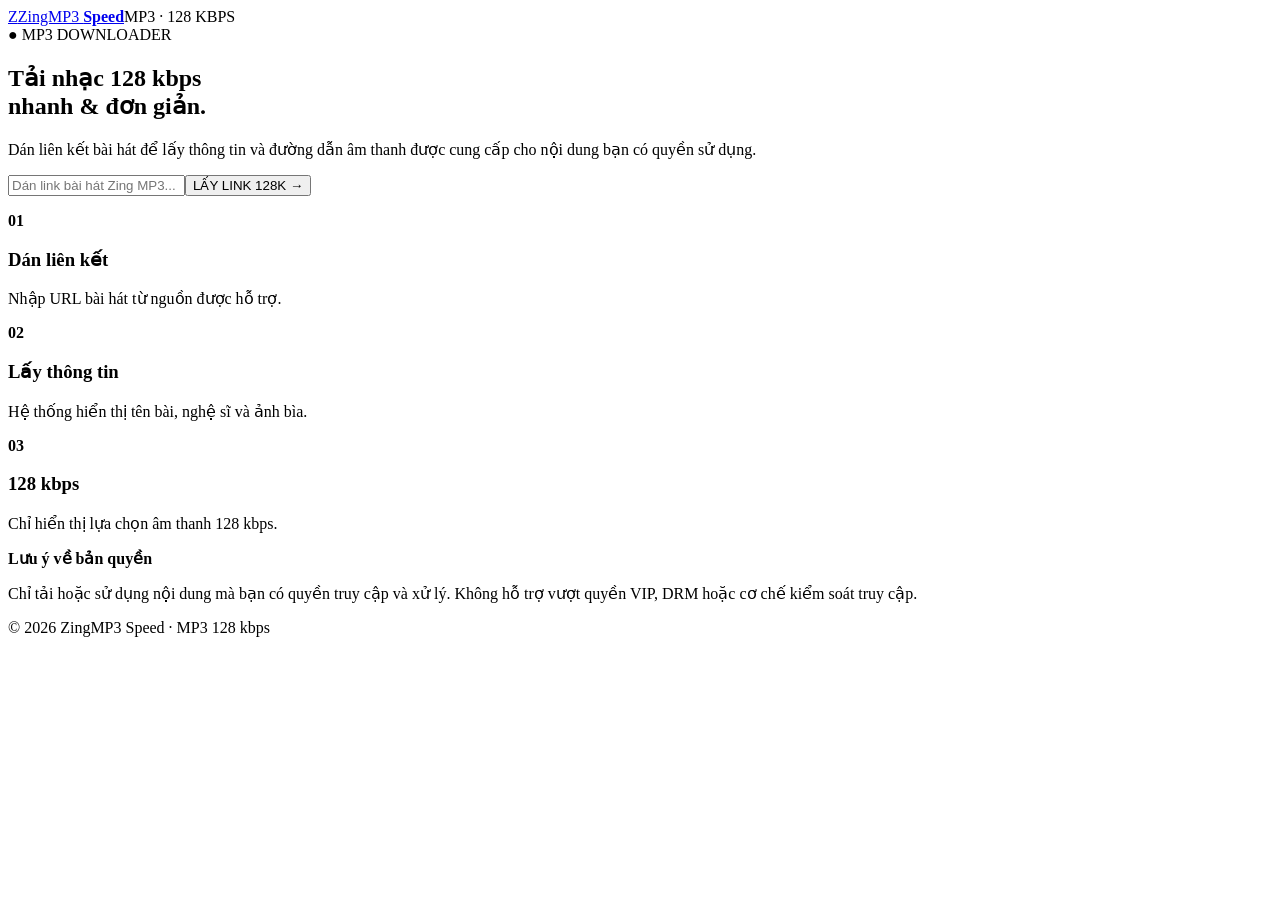
==== index.html @ 4c047834 "Create new ZingMP3 Speed interface" ====
<!doctype html>
<html lang="vi">
<head>
<meta charset="utf-8"><meta name="viewport" content="width=device-width,initial-scale=1">
<title>ZingMP3 Speed — Tải nhạc MP3 128 kbps</title>
<meta name="description" content="Công cụ tải và phát nhạc MP3 128 kbps từ các nguồn được phép sử dụng.">
<meta name="robots" content="index,follow">
<link rel="stylesheet" href="assets/style.css?v=1">
</head>
<body>
<header class="nav"><div class="wrap nav-in"><a class="brand" href="/"><span class="logo">Z</span><span>ZingMP3 <b>Speed</b></span></a><span class="quality">MP3 · 128 KBPS</span></div></header>
<main>
<section class="hero"><div class="wrap hero-in">
<div class="pill">● MP3 DOWNLOADER</div>
<h1>Tải nhạc <span>128 kbps</span><br>nhanh & đơn giản.</h1>
<p class="sub">Dán liên kết bài hát để lấy thông tin và đường dẫn âm thanh được cung cấp cho nội dung bạn có quyền sử dụng.</p>
<form id="searchForm" class="search"><input id="url" type="url" required autocomplete="off" placeholder="Dán link bài hát Zing MP3..." aria-label="Zing MP3 URL"><button id="submit">LẤY LINK 128K <span>→</span></button></form>
<p id="status" class="status"></p>
</div></section>
<section class="wrap result-section" id="result" hidden>
<div class="result-card"><div class="cover"><img id="cover" alt="Ảnh bìa"></div><div class="info"><small>BÀI HÁT</small><h2 id="title">—</h2><p id="artist">—</p><div class="meta"><span>MP3</span><span>128 kbps</span></div><div class="actions"><audio id="player" controls preload="none"></audio><a id="download" class="download" href="#" download>TẢI MP3 <span>↓</span></a></div></div></div>
</section>
<section class="wrap features"><article><b>01</b><h3>Dán liên kết</h3><p>Nhập URL bài hát từ nguồn được hỗ trợ.</p></article><article><b>02</b><h3>Lấy thông tin</h3><p>Hệ thống hiển thị tên bài, nghệ sĩ và ảnh bìa.</p></article><article><b>03</b><h3>128 kbps</h3><p>Chỉ hiển thị lựa chọn âm thanh 128 kbps.</p></article></section>
<section class="wrap notice"><strong>Lưu ý về bản quyền</strong><p>Chỉ tải hoặc sử dụng nội dung mà bạn có quyền truy cập và xử lý. Không hỗ trợ vượt quyền VIP, DRM hoặc cơ chế kiểm soát truy cập.</p></section>
</main>
<footer><div class="wrap">© 2026 ZingMP3 Speed · MP3 128 kbps</div></footer>
<script src="assets/app.js?v=1"></script>
</body></html>
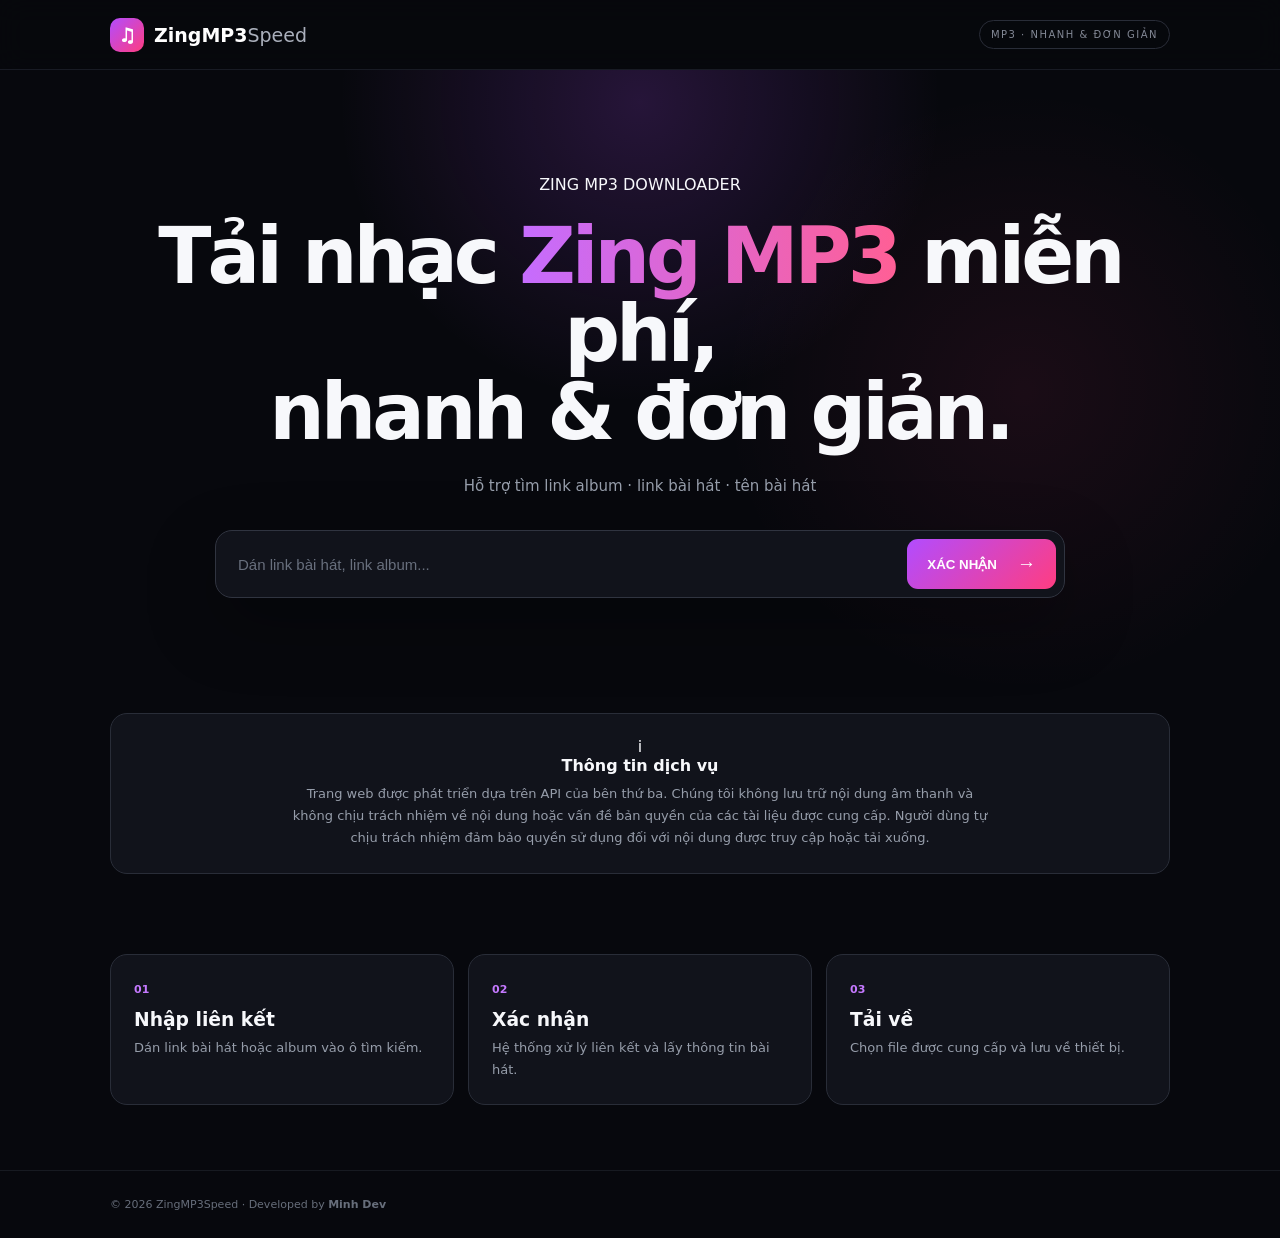
==== commit face14dc: "Redesign homepage to match mobile reference UI" ====
--- a/index.html
+++ b/index.html
@@ -1,28 +1,71 @@
 <!doctype html>
 <html lang="vi">
 <head>
-<meta charset="utf-8"><meta name="viewport" content="width=device-width,initial-scale=1">
-<title>ZingMP3 Speed — Tải nhạc MP3 128 kbps</title>
-<meta name="description" content="Công cụ tải và phát nhạc MP3 128 kbps từ các nguồn được phép sử dụng.">
+<meta charset="utf-8">
+<meta name="viewport" content="width=device-width,initial-scale=1">
+<title>ZingMP3Speed — Tải nhạc MP3 miễn phí, nhanh và đơn giản</title>
+<meta name="description" content="ZingMP3Speed hỗ trợ tìm link album, link bài hát và tên bài hát với giao diện đơn giản, nhanh chóng.">
 <meta name="robots" content="index,follow">
-<link rel="stylesheet" href="assets/style.css?v=1">
+<link rel="stylesheet" href="assets/style.css?v=2">
 </head>
 <body>
-<header class="nav"><div class="wrap nav-in"><a class="brand" href="/"><span class="logo">Z</span><span>ZingMP3 <b>Speed</b></span></a><span class="quality">MP3 · 128 KBPS</span></div></header>
+<header class="nav">
+  <div class="wrap nav-in">
+    <a class="brand" href="/" aria-label="ZingMP3Speed">
+      <span class="logo">♫</span><span>ZingMP3<b>Speed</b></span>
+    </a>
+    <span class="quality">MP3 · NHANH & ĐƠN GIẢN</span>
+  </div>
+</header>
+
 <main>
-<section class="hero"><div class="wrap hero-in">
-<div class="pill">● MP3 DOWNLOADER</div>
-<h1>Tải nhạc <span>128 kbps</span><br>nhanh & đơn giản.</h1>
-<p class="sub">Dán liên kết bài hát để lấy thông tin và đường dẫn âm thanh được cung cấp cho nội dung bạn có quyền sử dụng.</p>
-<form id="searchForm" class="search"><input id="url" type="url" required autocomplete="off" placeholder="Dán link bài hát Zing MP3..." aria-label="Zing MP3 URL"><button id="submit">LẤY LINK 128K <span>→</span></button></form>
-<p id="status" class="status"></p>
-</div></section>
+<section class="hero">
+  <div class="wrap hero-in">
+    <div class="eyebrow">ZING MP3 DOWNLOADER</div>
+    <h1>Tải nhạc <span>Zing MP3</span> miễn phí,<br>nhanh & đơn giản.</h1>
+    <p class="sub">Hỗ trợ tìm link album · link bài hát · tên bài hát</p>
+    <form id="searchForm" class="search">
+      <input id="url" type="url" required autocomplete="off" placeholder="Dán link bài hát, link album..." aria-label="Link Zing MP3">
+      <button id="submit" type="submit">XÁC NHẬN <span>→</span></button>
+    </form>
+    <p id="status" class="status"></p>
+  </div>
+</section>
+
 <section class="wrap result-section" id="result" hidden>
-<div class="result-card"><div class="cover"><img id="cover" alt="Ảnh bìa"></div><div class="info"><small>BÀI HÁT</small><h2 id="title">—</h2><p id="artist">—</p><div class="meta"><span>MP3</span><span>128 kbps</span></div><div class="actions"><audio id="player" controls preload="none"></audio><a id="download" class="download" href="#" download>TẢI MP3 <span>↓</span></a></div></div></div>
+  <div class="result-card">
+    <div class="cover"><img id="cover" alt="Ảnh bìa bài hát"></div>
+    <div class="info">
+      <small>BÀI HÁT</small>
+      <h2 id="title">—</h2>
+      <p id="artist">—</p>
+      <div class="meta"><span>MP3</span><span>128 kbps</span></div>
+      <div class="actions">
+        <audio id="player" controls preload="none"></audio>
+        <a id="download" class="download" href="#" download>TẢI MP3 <span>↓</span></a>
+      </div>
+    </div>
+  </div>
 </section>
-<section class="wrap features"><article><b>01</b><h3>Dán liên kết</h3><p>Nhập URL bài hát từ nguồn được hỗ trợ.</p></article><article><b>02</b><h3>Lấy thông tin</h3><p>Hệ thống hiển thị tên bài, nghệ sĩ và ảnh bìa.</p></article><article><b>03</b><h3>128 kbps</h3><p>Chỉ hiển thị lựa chọn âm thanh 128 kbps.</p></article></section>
-<section class="wrap notice"><strong>Lưu ý về bản quyền</strong><p>Chỉ tải hoặc sử dụng nội dung mà bạn có quyền truy cập và xử lý. Không hỗ trợ vượt quyền VIP, DRM hoặc cơ chế kiểm soát truy cập.</p></section>
+
+<section class="wrap notice">
+  <div class="notice-icon">i</div>
+  <strong>Thông tin dịch vụ</strong>
+  <p>Trang web được phát triển dựa trên API của bên thứ ba. Chúng tôi không lưu trữ nội dung âm thanh và không chịu trách nhiệm về nội dung hoặc vấn đề bản quyền của các tài liệu được cung cấp. Người dùng tự chịu trách nhiệm đảm bảo quyền sử dụng đối với nội dung được truy cập hoặc tải xuống.</p>
+</section>
+
+<section class="wrap features">
+  <article><b>01</b><h3>Nhập liên kết</h3><p>Dán link bài hát hoặc album vào ô tìm kiếm.</p></article>
+  <article><b>02</b><h3>Xác nhận</h3><p>Hệ thống xử lý liên kết và lấy thông tin bài hát.</p></article>
+  <article><b>03</b><h3>Tải về</h3><p>Chọn file được cung cấp và lưu về thiết bị.</p></article>
+</section>
 </main>
-<footer><div class="wrap">© 2026 ZingMP3 Speed · MP3 128 kbps</div></footer>
-<script src="assets/app.js?v=1"></script>
-</body></html>
+
+<footer>
+  <div class="wrap footer-in">
+    <span>© 2026 ZingMP3Speed · Developed by <b>Minh Dev</b></span>
+  </div>
+</footer>
+<script src="assets/app.js?v=2"></script>
+</body>
+</html>
--- a/assets/style.css
+++ b/assets/style.css
@@ -0,0 +1 @@
+:root{--bg:#07080d;--panel:#11131b;--panel2:#171a23;--line:#292d38;--text:#f7f8fb;--muted:#969daa;--accent:#b24cff;--accent2:#ff3d81;--ok:#42d392}*{box-sizing:border-box}html{scroll-behavior:smooth}body{margin:0;background:var(--bg);color:var(--text);font-family:Inter,system-ui,-apple-system,"Segoe UI",sans-serif}.wrap{width:min(1060px,calc(100% - 32px));margin:auto}.nav{height:70px;border-bottom:1px solid #181b24;background:rgba(7,8,13,.88);backdrop-filter:blur(14px)}.nav-in{height:100%;display:flex;align-items:center;justify-content:space-between}.brand{display:flex;align-items:center;gap:10px;color:#fff;text-decoration:none;font-size:19px;font-weight:900}.brand b{font-weight:500;color:#aab0bc}.logo{width:34px;height:34px;border-radius:10px;display:grid;place-items:center;background:linear-gradient(135deg,var(--accent),var(--accent2));font-weight:1000}.quality{font-size:10px;letter-spacing:1.5px;color:#838996;border:1px solid var(--line);padding:8px 11px;border-radius:999px}.hero{padding:105px 0 78px;background:radial-gradient(circle at 50% 5%,rgba(178,76,255,.18),transparent 34%),radial-gradient(circle at 80% 50%,rgba(255,61,129,.08),transparent 28%)}.hero-in{text-align:center}.pill{display:inline-block;padding:8px 12px;border:1px solid #3b2a4b;background:#130f19;color:#c78cff;border-radius:999px;font-size:10px;font-weight:900;letter-spacing:1.7px}.pill:first-letter{color:#42d392}h1{font-size:clamp(45px,7vw,78px);line-height:1;letter-spacing:-4px;margin:23px 0 22px}h1 span{background:linear-gradient(90deg,#c56cff,#ff5f95);-webkit-background-clip:text;background-clip:text;color:transparent}.sub{max-width:680px;margin:0 auto 31px;color:var(--muted);line-height:1.75;font-size:15px}.search{max-width:850px;margin:auto;display:flex;gap:8px;padding:8px;background:var(--panel);border:1px solid #303440;border-radius:17px;box-shadow:0 25px 70px rgba(0,0,0,.3)}.search input{flex:1;min-width:0;border:0;outline:0;background:transparent;color:#fff;padding:14px;font-size:15px}.search input::placeholder{color:#686f7d}.search button,.download{border:0;text-decoration:none;display:inline-flex;align-items:center;justify-content:center;gap:20px;background:linear-gradient(135deg,var(--accent),var(--accent2));color:#fff;border-radius:11px;padding:14px 20px;font-weight:900;cursor:pointer;white-space:nowrap}.search button span,.download span{font-size:19px}.search button:disabled{opacity:.6;cursor:wait}.status{min-height:22px;margin:15px 0 0;color:#aeb4c0;font-size:13px}.status.error{color:#ff788f}.result-section{padding:20px 0 60px}.result-card{display:grid;grid-template-columns:220px 1fr;gap:25px;padding:22px;background:var(--panel);border:1px solid var(--line);border-radius:22px}.cover{aspect-ratio:1;border-radius:15px;overflow:hidden;background:#0b0d12}.cover img{width:100%;height:100%;object-fit:cover}.info{padding:8px 3px}.info small{font-size:9px;letter-spacing:1.8px;color:#c079ff;font-weight:900}.info h2{font-size:27px;margin:9px 0 6px;letter-spacing:-.8px}.info p{color:var(--muted);margin:0 0 15px}.meta{display:flex;gap:7px;margin-bottom:18px}.meta span{font-size:10px;font-weight:900;color:#cbd0d9;border:1px solid #303541;background:var(--panel2);padding:7px 9px;border-radius:8px}.actions{display:grid;grid-template-columns:1fr auto;gap:10px;align-items:center}.actions audio{width:100%;height:42px}.download{padding:12px 16px}.features{display:grid;grid-template-columns:repeat(3,1fr);gap:14px;padding:10px 0 65px}.features article,.notice{background:var(--panel);border:1px solid var(--line);border-radius:17px;padding:23px}.features b{font-size:11px;color:#c579ff}.features h3{margin:12px 0 7px}.features p,.notice p{color:var(--muted);font-size:13px;line-height:1.7;margin:0}.notice{margin-bottom:70px;text-align:center}.notice strong{display:block;margin-bottom:8px;text-align:center}.notice p{max-width:700px;margin:0 auto;text-align:center}footer{border-top:1px solid #171a21;padding:27px 0;color:#676e7b;font-size:11px}@media(max-width:650px){.nav{height:62px}.quality{display:none}.hero{padding:70px 0 55px}h1{letter-spacing:-2.7px}.search{padding:6px}.search input{font-size:13px;padding:11px 9px}.search button{padding:11px 12px;font-size:11px;gap:7px}.result-card{grid-template-columns:1fr;gap:17px}.cover{max-width:220px;margin:auto}.info h2{font-size:22px}.actions{grid-template-columns:1fr}.features{grid-template-columns:1fr}.notice{margin-bottom:45px}}
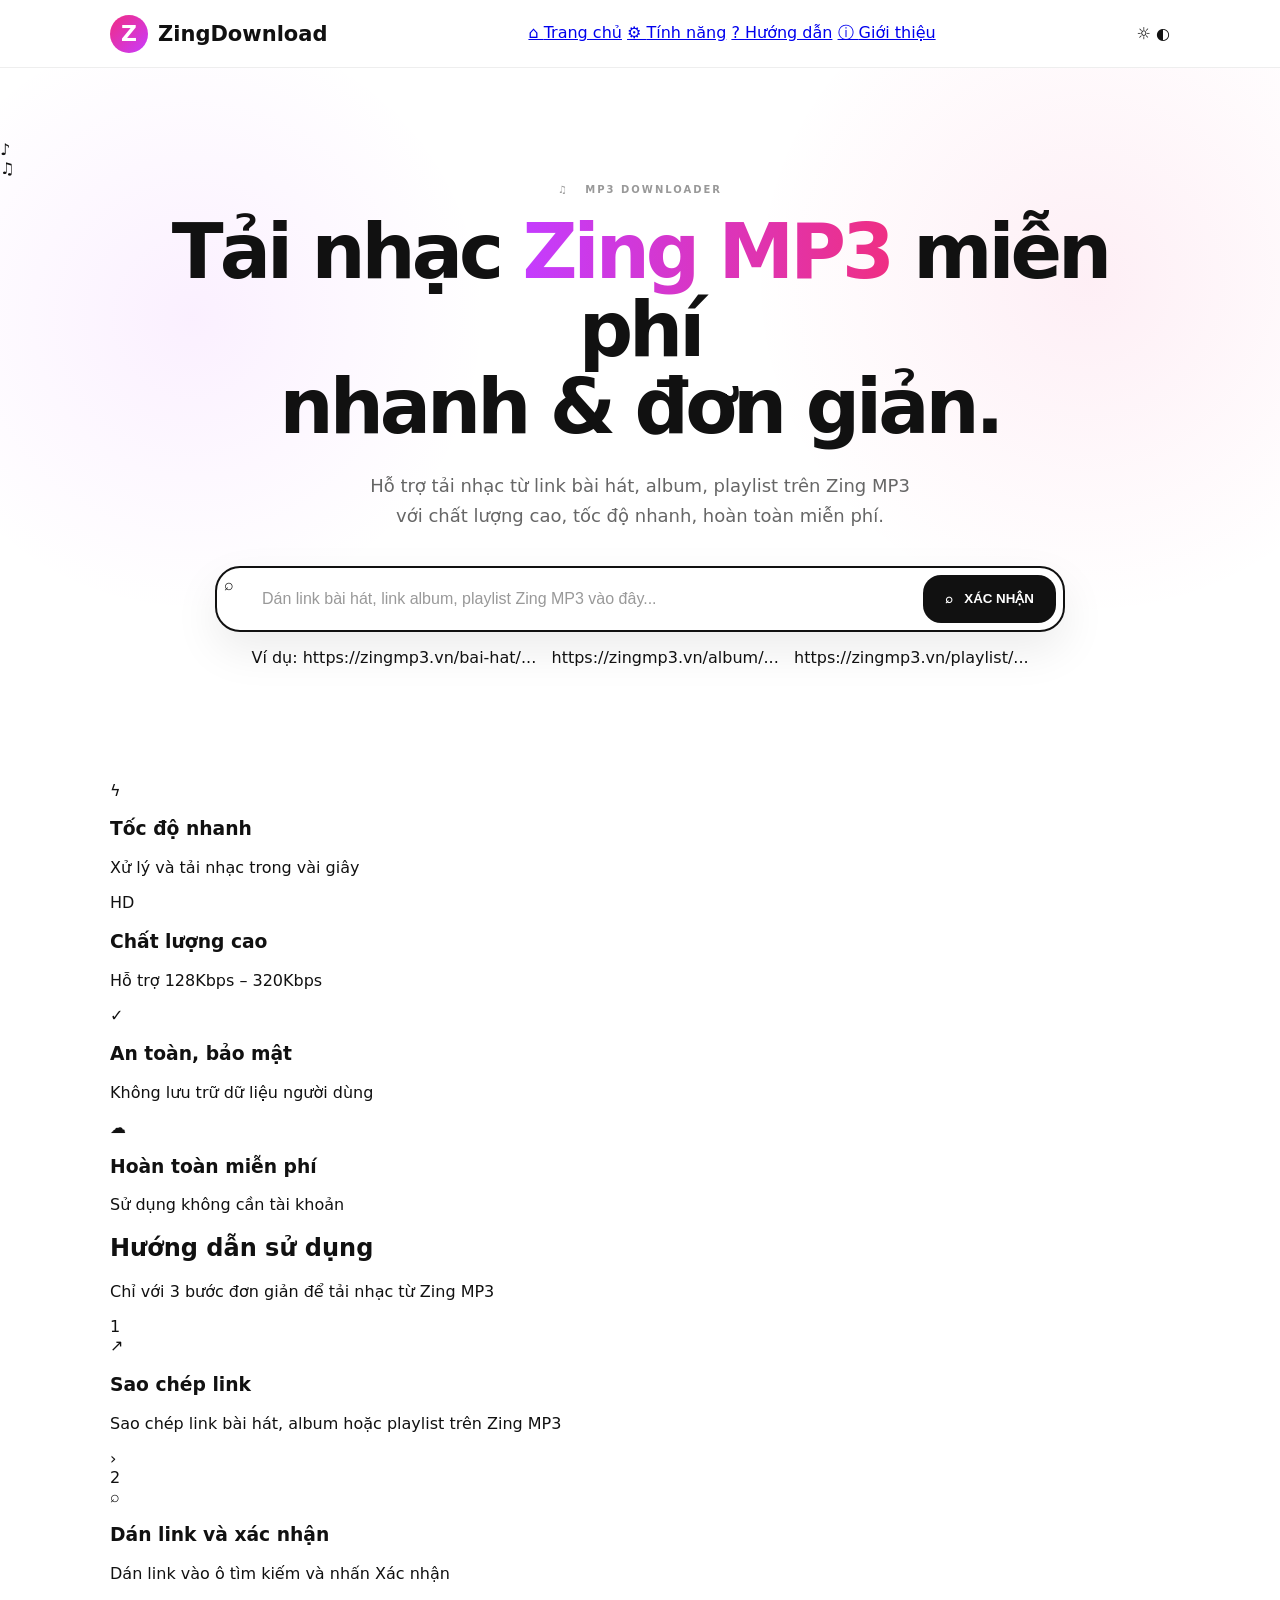
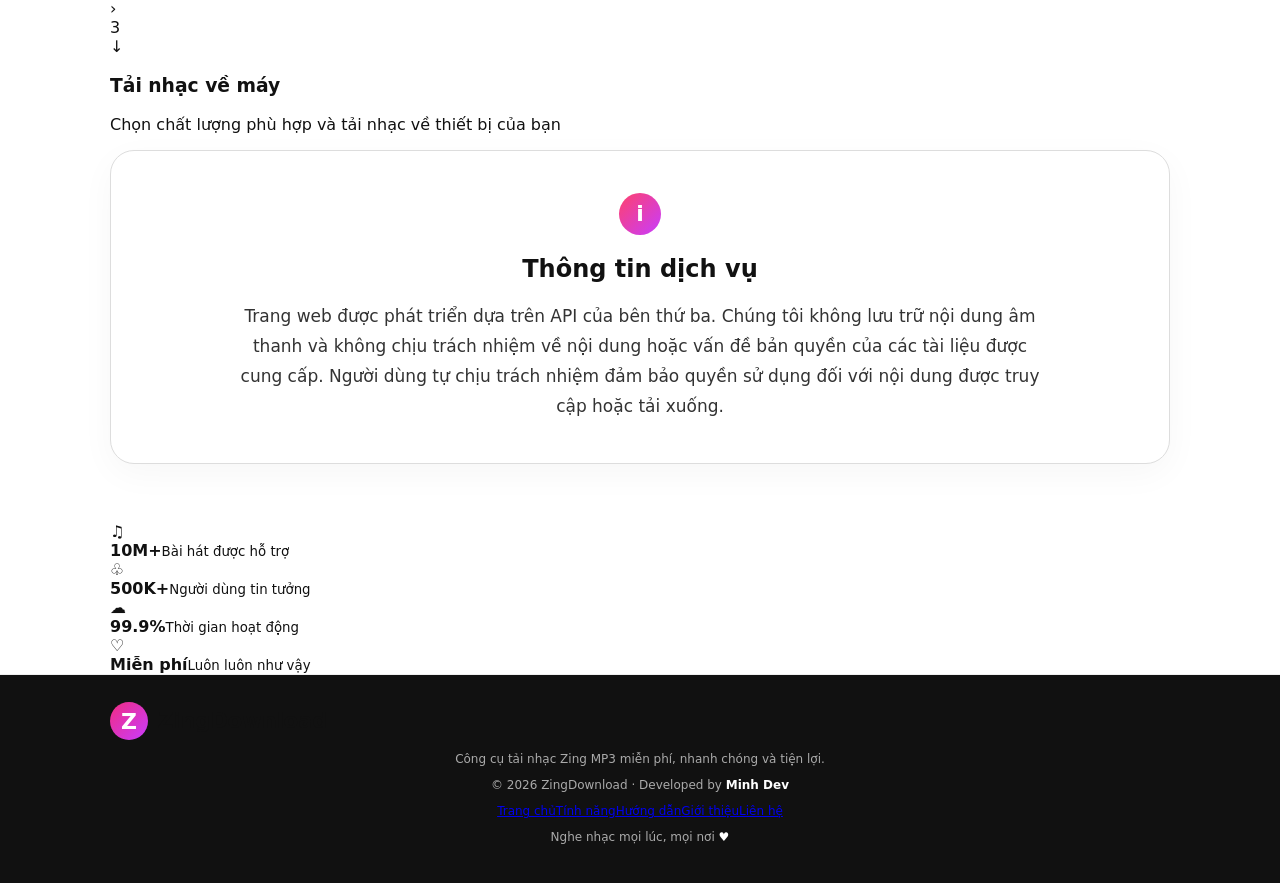
==== commit ef277eb0: "Redesign ZingDownload homepage UI" ====
--- a/index.html
+++ b/index.html
@@ -3,69 +3,88 @@
 <head>
 <meta charset="utf-8">
 <meta name="viewport" content="width=device-width,initial-scale=1">
-<title>ZingMP3Speed — Tải nhạc MP3 miễn phí, nhanh và đơn giản</title>
-<meta name="description" content="ZingMP3Speed hỗ trợ tìm link album, link bài hát và tên bài hát với giao diện đơn giản, nhanh chóng.">
+<title>ZingDownload — Tải nhạc Zing MP3 miễn phí, nhanh chóng</title>
+<meta name="description" content="ZingDownload hỗ trợ tải nhạc Zing MP3 nhanh chóng, đơn giản với link bài hát, album hoặc playlist.">
 <meta name="robots" content="index,follow">
-<link rel="stylesheet" href="assets/style.css?v=2">
+<link rel="stylesheet" href="assets/style.css?v=3">
 </head>
 <body>
 <header class="nav">
   <div class="wrap nav-in">
-    <a class="brand" href="/" aria-label="ZingMP3Speed">
-      <span class="logo">♫</span><span>ZingMP3<b>Speed</b></span>
+    <a class="brand" href="/" aria-label="ZingDownload">
+      <span class="logo">Z</span><span>Zing<span>Download</span></span>
     </a>
-    <span class="quality">MP3 · NHANH & ĐƠN GIẢN</span>
+    <nav class="nav-links" aria-label="Điều hướng">
+      <a class="active" href="#home">⌂ <span>Trang chủ</span></a>
+      <a href="#features">⚙ <span>Tính năng</span></a>
+      <a href="#guide">? <span>Hướng dẫn</span></a>
+      <a href="#about">ⓘ <span>Giới thiệu</span></a>
+    </nav>
+    <div class="theme" aria-label="Giao diện">☼ <span>◐</span></div>
   </div>
 </header>
 
-<main>
+<main id="home">
 <section class="hero">
+  <div class="orb orb-left"></div><div class="orb orb-right"></div>
+  <div class="music-note note-1">♪</div><div class="music-note note-2">♫</div>
   <div class="wrap hero-in">
-    <div class="eyebrow">ZING MP3 DOWNLOADER</div>
-    <h1>Tải nhạc <span>Zing MP3</span> miễn phí,<br>nhanh & đơn giản.</h1>
-    <p class="sub">Hỗ trợ tìm link album · link bài hát · tên bài hát</p>
+    <div class="eyebrow">♫ &nbsp; MP3 DOWNLOADER</div>
+    <h1>Tải nhạc <span>Zing MP3</span> miễn phí<br>nhanh &amp; đơn giản.</h1>
+    <p class="sub">Hỗ trợ tải nhạc từ link bài hát, album, playlist trên Zing MP3<br class="desktop"> với chất lượng cao, tốc độ nhanh, hoàn toàn miễn phí.</p>
     <form id="searchForm" class="search">
-      <input id="url" type="url" required autocomplete="off" placeholder="Dán link bài hát, link album..." aria-label="Link Zing MP3">
-      <button id="submit" type="submit">XÁC NHẬN <span>→</span></button>
+      <span class="search-icon">⌕</span>
+      <input id="url" type="url" required autocomplete="off" placeholder="Dán link bài hát, link album, playlist Zing MP3 vào đây..." aria-label="Link Zing MP3">
+      <button id="submit" type="submit">⌕ &nbsp; XÁC NHẬN</button>
     </form>
+    <p class="example">Ví dụ: https://zingmp3.vn/bai-hat/... &nbsp; https://zingmp3.vn/album/... &nbsp; https://zingmp3.vn/playlist/...</p>
     <p id="status" class="status"></p>
+  </div>
+</section>
+
+<section class="wrap feature-grid" id="features">
+  <article><div class="feature-icon red">ϟ</div><h3>Tốc độ nhanh</h3><p>Xử lý và tải nhạc trong vài giây</p></article>
+  <article><div class="feature-icon blue">HD</div><h3>Chất lượng cao</h3><p>Hỗ trợ 128Kbps – 320Kbps</p></article>
+  <article><div class="feature-icon green">✓</div><h3>An toàn, bảo mật</h3><p>Không lưu trữ dữ liệu người dùng</p></article>
+  <article><div class="feature-icon purple">☁</div><h3>Hoàn toàn miễn phí</h3><p>Sử dụng không cần tài khoản</p></article>
+</section>
+
+<section class="wrap guide" id="guide">
+  <div class="section-heading"><h2>Hướng dẫn sử dụng</h2><p>Chỉ với 3 bước đơn giản để tải nhạc từ Zing MP3</p></div>
+  <div class="steps">
+    <article class="step"><span class="number">1</span><div class="step-icon">↗</div><h3>Sao chép link</h3><p>Sao chép link bài hát, album hoặc playlist trên Zing MP3</p></article>
+    <div class="arrow">›</div>
+    <article class="step"><span class="number">2</span><div class="step-icon">⌕</div><h3>Dán link và xác nhận</h3><p>Dán link vào ô tìm kiếm và nhấn Xác nhận</p></article>
+    <div class="arrow">›</div>
+    <article class="step"><span class="number">3</span><div class="step-icon">↓</div><h3>Tải nhạc về máy</h3><p>Chọn chất lượng phù hợp và tải nhạc về thiết bị của bạn</p></article>
   </div>
 </section>
 
 <section class="wrap result-section" id="result" hidden>
   <div class="result-card">
     <div class="cover"><img id="cover" alt="Ảnh bìa bài hát"></div>
-    <div class="info">
-      <small>BÀI HÁT</small>
-      <h2 id="title">—</h2>
-      <p id="artist">—</p>
-      <div class="meta"><span>MP3</span><span>128 kbps</span></div>
-      <div class="actions">
-        <audio id="player" controls preload="none"></audio>
-        <a id="download" class="download" href="#" download>TẢI MP3 <span>↓</span></a>
-      </div>
-    </div>
+    <div class="info"><small>BÀI HÁT</small><h2 id="title">—</h2><p id="artist">—</p><div class="meta"><span>MP3</span><span>128 kbps</span></div><div class="actions"><audio id="player" controls preload="none"></audio><a id="download" class="download" href="#" download>TẢI MP3 ↓</a></div></div>
   </div>
 </section>
 
-<section class="wrap notice">
-  <div class="notice-icon">i</div>
-  <strong>Thông tin dịch vụ</strong>
-  <p>Trang web được phát triển dựa trên API của bên thứ ba. Chúng tôi không lưu trữ nội dung âm thanh và không chịu trách nhiệm về nội dung hoặc vấn đề bản quyền của các tài liệu được cung cấp. Người dùng tự chịu trách nhiệm đảm bảo quyền sử dụng đối với nội dung được truy cập hoặc tải xuống.</p>
+<section class="wrap notice" id="about">
+  <div class="notice-icon">i</div><div><h2>Thông tin dịch vụ</h2><p>Trang web được phát triển dựa trên API của bên thứ ba. Chúng tôi không lưu trữ nội dung âm thanh và không chịu trách nhiệm về nội dung hoặc vấn đề bản quyền của các tài liệu được cung cấp. Người dùng tự chịu trách nhiệm đảm bảo quyền sử dụng đối với nội dung được truy cập hoặc tải xuống.</p></div>
 </section>
 
-<section class="wrap features">
-  <article><b>01</b><h3>Nhập liên kết</h3><p>Dán link bài hát hoặc album vào ô tìm kiếm.</p></article>
-  <article><b>02</b><h3>Xác nhận</h3><p>Hệ thống xử lý liên kết và lấy thông tin bài hát.</p></article>
-  <article><b>03</b><h3>Tải về</h3><p>Chọn file được cung cấp và lưu về thiết bị.</p></article>
+<section class="wrap stats">
+  <div><span class="stat-icon red">♫</span><div><strong>10M+</strong><small>Bài hát được hỗ trợ</small></div></div>
+  <div><span class="stat-icon blue">♧</span><div><strong>500K+</strong><small>Người dùng tin tưởng</small></div></div>
+  <div><span class="stat-icon green">☁</span><div><strong>99.9%</strong><small>Thời gian hoạt động</small></div></div>
+  <div><span class="stat-icon purple">♡</span><div><strong>Miễn phí</strong><small>Luôn luôn như vậy</small></div></div>
 </section>
 </main>
 
 <footer>
   <div class="wrap footer-in">
-    <span>© 2026 ZingMP3Speed · Developed by <b>Minh Dev</b></span>
+    <div class="footer-brand"><a class="brand" href="/"><span class="logo">Z</span><span>Zing<span>Download</span></span></a><p>Công cụ tải nhạc Zing MP3 miễn phí, nhanh chóng và tiện lợi.</p><p>© 2026 ZingDownload · Developed by <b>Minh Dev</b></p></div>
+    <div class="footer-right"><nav><a href="#home">Trang chủ</a><a href="#features">Tính năng</a><a href="#guide">Hướng dẫn</a><a href="#about">Giới thiệu</a><a href="#about">Liên hệ</a></nav><p>Nghe nhạc mọi lúc, mọi nơi <b>♥</b></p></div>
   </div>
 </footer>
-<script src="assets/app.js?v=2"></script>
+<script src="assets/app.js?v=3"></script>
 </body>
-</html>+</html>
--- a/assets/style.css
+++ b/assets/style.css
@@ -1 +1 @@
-:root{--bg:#07080d;--panel:#11131b;--panel2:#171a23;--line:#292d38;--text:#f7f8fb;--muted:#969daa;--accent:#b24cff;--accent2:#ff3d81;--ok:#42d392}*{box-sizing:border-box}html{scroll-behavior:smooth}body{margin:0;background:var(--bg);color:var(--text);font-family:Inter,system-ui,-apple-system,"Segoe UI",sans-serif}.wrap{width:min(1060px,calc(100% - 32px));margin:auto}.nav{height:70px;border-bottom:1px solid #181b24;background:rgba(7,8,13,.88);backdrop-filter:blur(14px)}.nav-in{height:100%;display:flex;align-items:center;justify-content:space-between}.brand{display:flex;align-items:center;gap:10px;color:#fff;text-decoration:none;font-size:19px;font-weight:900}.brand b{font-weight:500;color:#aab0bc}.logo{width:34px;height:34px;border-radius:10px;display:grid;place-items:center;background:linear-gradient(135deg,var(--accent),var(--accent2));font-weight:1000}.quality{font-size:10px;letter-spacing:1.5px;color:#838996;border:1px solid var(--line);padding:8px 11px;border-radius:999px}.hero{padding:105px 0 78px;background:radial-gradient(circle at 50% 5%,rgba(178,76,255,.18),transparent 34%),radial-gradient(circle at 80% 50%,rgba(255,61,129,.08),transparent 28%)}.hero-in{text-align:center}.pill{display:inline-block;padding:8px 12px;border:1px solid #3b2a4b;background:#130f19;color:#c78cff;border-radius:999px;font-size:10px;font-weight:900;letter-spacing:1.7px}.pill:first-letter{color:#42d392}h1{font-size:clamp(45px,7vw,78px);line-height:1;letter-spacing:-4px;margin:23px 0 22px}h1 span{background:linear-gradient(90deg,#c56cff,#ff5f95);-webkit-background-clip:text;background-clip:text;color:transparent}.sub{max-width:680px;margin:0 auto 31px;color:var(--muted);line-height:1.75;font-size:15px}.search{max-width:850px;margin:auto;display:flex;gap:8px;padding:8px;background:var(--panel);border:1px solid #303440;border-radius:17px;box-shadow:0 25px 70px rgba(0,0,0,.3)}.search input{flex:1;min-width:0;border:0;outline:0;background:transparent;color:#fff;padding:14px;font-size:15px}.search input::placeholder{color:#686f7d}.search button,.download{border:0;text-decoration:none;display:inline-flex;align-items:center;justify-content:center;gap:20px;background:linear-gradient(135deg,var(--accent),var(--accent2));color:#fff;border-radius:11px;padding:14px 20px;font-weight:900;cursor:pointer;white-space:nowrap}.search button span,.download span{font-size:19px}.search button:disabled{opacity:.6;cursor:wait}.status{min-height:22px;margin:15px 0 0;color:#aeb4c0;font-size:13px}.status.error{color:#ff788f}.result-section{padding:20px 0 60px}.result-card{display:grid;grid-template-columns:220px 1fr;gap:25px;padding:22px;background:var(--panel);border:1px solid var(--line);border-radius:22px}.cover{aspect-ratio:1;border-radius:15px;overflow:hidden;background:#0b0d12}.cover img{width:100%;height:100%;object-fit:cover}.info{padding:8px 3px}.info small{font-size:9px;letter-spacing:1.8px;color:#c079ff;font-weight:900}.info h2{font-size:27px;margin:9px 0 6px;letter-spacing:-.8px}.info p{color:var(--muted);margin:0 0 15px}.meta{display:flex;gap:7px;margin-bottom:18px}.meta span{font-size:10px;font-weight:900;color:#cbd0d9;border:1px solid #303541;background:var(--panel2);padding:7px 9px;border-radius:8px}.actions{display:grid;grid-template-columns:1fr auto;gap:10px;align-items:center}.actions audio{width:100%;height:42px}.download{padding:12px 16px}.features{display:grid;grid-template-columns:repeat(3,1fr);gap:14px;padding:10px 0 65px}.features article,.notice{background:var(--panel);border:1px solid var(--line);border-radius:17px;padding:23px}.features b{font-size:11px;color:#c579ff}.features h3{margin:12px 0 7px}.features p,.notice p{color:var(--muted);font-size:13px;line-height:1.7;margin:0}.notice{margin-bottom:70px;text-align:center}.notice strong{display:block;margin-bottom:8px;text-align:center}.notice p{max-width:700px;margin:0 auto;text-align:center}footer{border-top:1px solid #171a21;padding:27px 0;color:#676e7b;font-size:11px}@media(max-width:650px){.nav{height:62px}.quality{display:none}.hero{padding:70px 0 55px}h1{letter-spacing:-2.7px}.search{padding:6px}.search input{font-size:13px;padding:11px 9px}.search button{padding:11px 12px;font-size:11px;gap:7px}.result-card{grid-template-columns:1fr;gap:17px}.cover{max-width:220px;margin:auto}.info h2{font-size:22px}.actions{grid-template-columns:1fr}.features{grid-template-columns:1fr}.notice{margin-bottom:45px}}+:root{--bg:#fff;--panel:#fff;--line:#e4e4e4;--text:#111;--muted:#666;--pink:#ef2f83;--pink2:#c83cff;--soft:#fafafa}*{box-sizing:border-box}html{scroll-behavior:smooth}body{margin:0;background:var(--bg);color:var(--text);font-family:Inter,system-ui,-apple-system,"Segoe UI",Arial,sans-serif}.wrap{width:min(1060px,calc(100% - 32px));margin:auto}.nav{height:68px;border-bottom:1px solid #eee;background:#fff}.nav-in{height:100%;display:flex;align-items:center;justify-content:space-between}.brand{display:flex;align-items:center;gap:10px;color:#111;text-decoration:none;font-size:21px;font-weight:900}.brand b{color:#ef2f83}.logo{width:38px;height:38px;border-radius:50%;display:grid;place-items:center;background:linear-gradient(135deg,#f12c82,#c93cff);color:#fff;font-size:22px;font-weight:900}.quality{font-size:10px;letter-spacing:1.2px;color:#777;border:1px solid #ddd;padding:8px 12px;border-radius:999px}.hero{padding:72px 0 76px;background:radial-gradient(circle at 15% 35%,rgba(200,60,255,.08),transparent 25%),radial-gradient(circle at 85% 30%,rgba(239,47,131,.08),transparent 28%)}.hero-in{text-align:center}.eyebrow{display:inline-block;color:#999;font-size:10px;font-weight:800;letter-spacing:2px;margin-bottom:18px}h1{font-size:clamp(45px,7vw,76px);line-height:1.02;letter-spacing:-4px;margin:0 0 25px;font-weight:900}h1 span{background:linear-gradient(90deg,#c43cff,#ef2f83);-webkit-background-clip:text;background-clip:text;color:transparent}.sub{max-width:700px;margin:0 auto 34px;color:#666;line-height:1.7;font-size:18px}.search{max-width:850px;margin:auto;display:flex;gap:8px;padding:7px;background:#fff;border:2px solid #111;border-radius:25px;box-shadow:0 18px 45px rgba(0,0,0,.08)}.search input{flex:1;min-width:0;border:0;outline:0;background:transparent;color:#111;padding:15px 20px;font-size:16px}.search input::placeholder{color:#999}.search button,.download{border:0;text-decoration:none;display:inline-flex;align-items:center;justify-content:center;gap:15px;background:#111;color:#fff;border-radius:18px;padding:14px 22px;font-weight:900;cursor:pointer;white-space:nowrap}.search button span,.download span{font-size:20px}.search button:disabled{opacity:.6;cursor:wait}.status{min-height:22px;margin:14px 0 0;color:#777;font-size:13px}.status.error{color:#d21f49}.result-section{padding:20px 0 55px}.result-card{display:grid;grid-template-columns:220px 1fr;gap:25px;padding:22px;background:#fff;border:1px solid var(--line);border-radius:24px;box-shadow:0 12px 35px rgba(0,0,0,.05)}.cover{aspect-ratio:1;border-radius:17px;overflow:hidden;background:#f4f4f4}.cover img{width:100%;height:100%;object-fit:cover}.info{padding:8px 3px}.info small{font-size:9px;letter-spacing:1.8px;color:#ef2f83;font-weight:900}.info h2{font-size:27px;margin:9px 0 6px;letter-spacing:-.8px}.info p{color:var(--muted);margin:0 0 15px}.meta{display:flex;gap:7px;margin-bottom:18px}.meta span{font-size:10px;font-weight:900;color:#333;border:1px solid #ddd;background:#fafafa;padding:7px 9px;border-radius:8px}.actions{display:grid;grid-template-columns:1fr auto;gap:10px;align-items:center}.actions audio{width:100%;height:42px}.download{padding:12px 16px}.notice{margin:0 auto 58px;background:#fff;border:1px solid #ddd;border-radius:24px;padding:42px 42px;text-align:center;box-shadow:0 10px 35px rgba(0,0,0,.035)}.notice-icon{width:42px;height:42px;margin:0 auto 15px;border-radius:50%;display:grid;place-items:center;background:linear-gradient(135deg,#ff416c,#c83cff);color:#fff;font-weight:900;font-size:22px}.notice strong{display:block;margin-bottom:15px;font-size:28px;letter-spacing:-.8px}.notice p{max-width:800px;margin:0 auto;color:#333;font-size:17px;line-height:1.75}.features{display:grid;grid-template-columns:repeat(3,1fr);gap:14px;padding:0 0 70px}.features article{background:#fff;border:1px solid #e5e5e5;border-radius:20px;padding:25px;box-shadow:0 8px 25px rgba(0,0,0,.035)}.features b{display:grid;place-items:center;width:34px;height:34px;border-radius:50%;background:#111;color:#fff;font-size:11px}.features h3{margin:15px 0 7px;font-size:18px}.features p{color:#666;font-size:14px;line-height:1.7;margin:0}footer{border-top:1px solid #eee;background:#111;color:#aaa;padding:27px 0;font-size:12px}.footer-in{text-align:center}.footer-in b{color:#fff}@media(max-width:650px){.wrap{width:calc(100% - 32px)}.nav{height:62px}.brand{font-size:18px}.logo{width:34px;height:34px}.quality{display:none}.hero{padding:42px 0 58px}.eyebrow{margin-bottom:14px}h1{font-size:clamp(43px,12vw,62px);letter-spacing:-3px;line-height:1.03;margin-bottom:25px}.sub{font-size:17px;line-height:1.65;margin-bottom:30px}.search{padding:6px;border-radius:24px}.search input{font-size:15px;padding:14px 12px}.search button{padding:13px 16px;font-size:12px;gap:8px;border-radius:17px}.search button span{font-size:18px}.result-card{grid-template-columns:1fr;gap:17px}.cover{max-width:220px;margin:auto}.info h2{font-size:22px}.actions{grid-template-columns:1fr}.features{grid-template-columns:1fr;padding-bottom:45px}.notice{padding:38px 28px;margin-bottom:45px;border-radius:22px}.notice strong{font-size:27px}.notice p{font-size:16px;line-height:1.75}.footer-in{font-size:11px;line-height:1.6}}
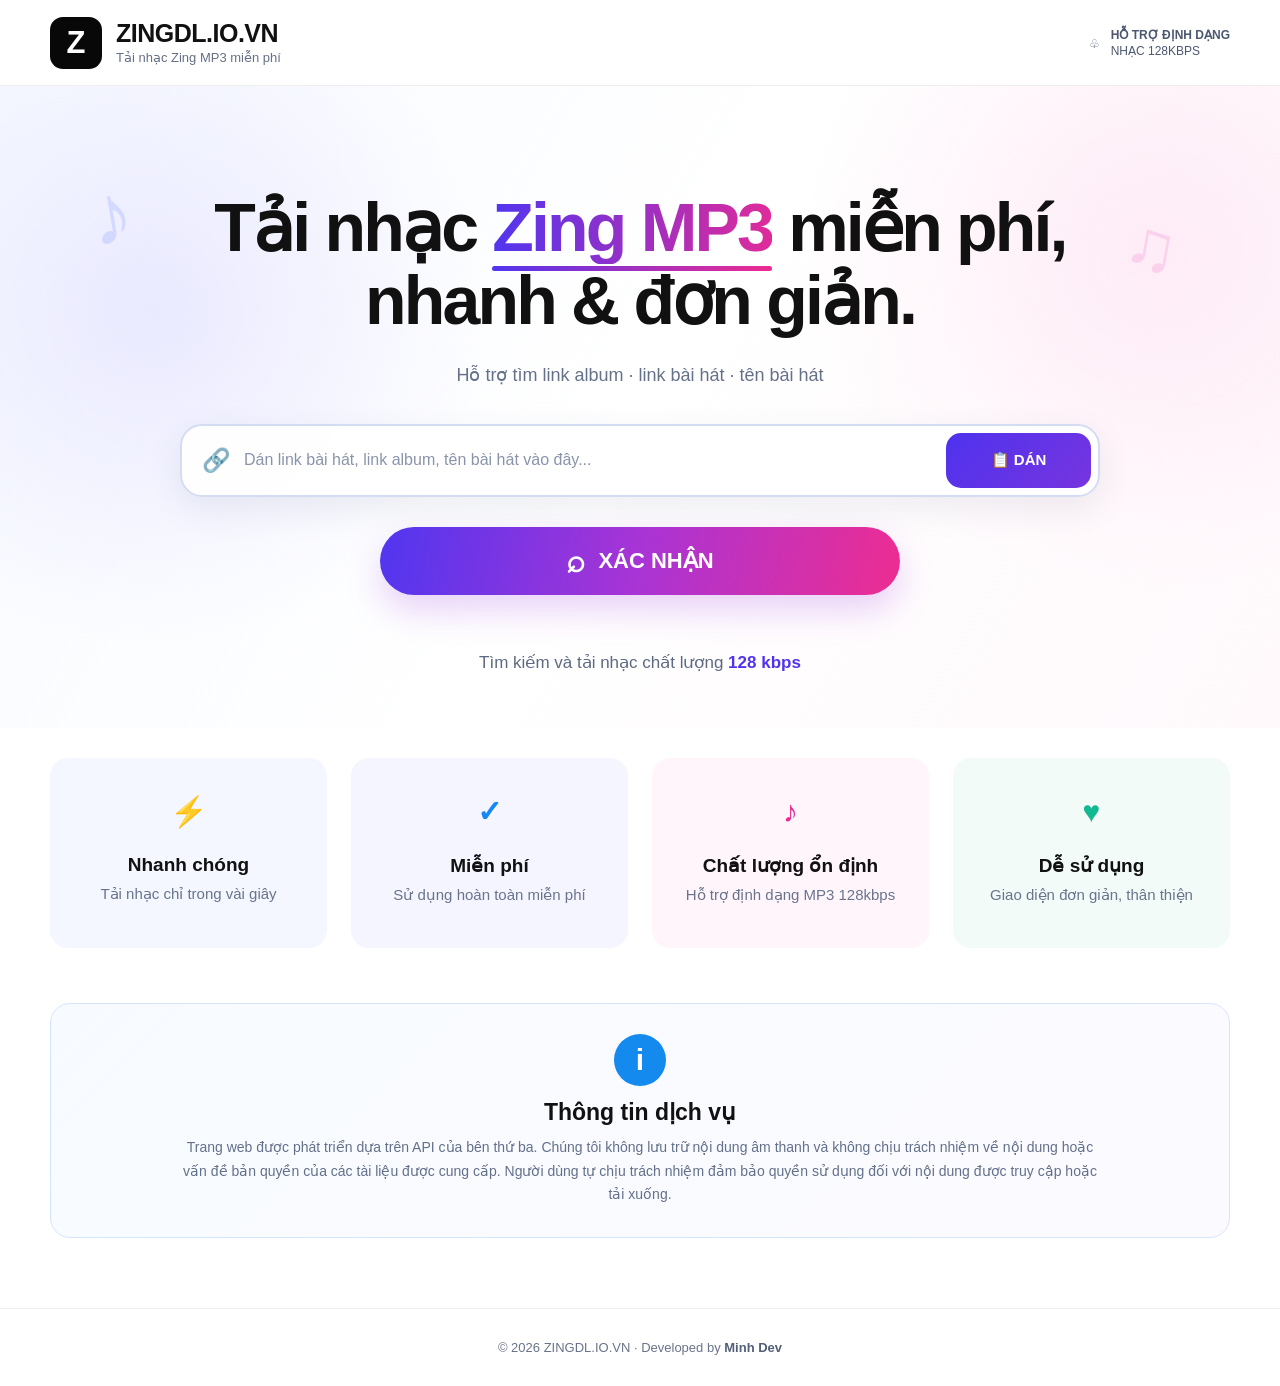
==== commit 9aadf0c1: "Update website UI SEO sitemap and favicon" ====
--- a/index.html
+++ b/index.html
@@ -1,90 +1,561 @@
-<!doctype html>
+<!DOCTYPE html>
 <html lang="vi">
 <head>
-<meta charset="utf-8">
-<meta name="viewport" content="width=device-width,initial-scale=1">
-<title>ZingDownload — Tải nhạc Zing MP3 miễn phí, nhanh chóng</title>
-<meta name="description" content="ZingDownload hỗ trợ tải nhạc Zing MP3 nhanh chóng, đơn giản với link bài hát, album hoặc playlist.">
-<meta name="robots" content="index,follow">
-<link rel="stylesheet" href="assets/style.css?v=3">
+    <meta charset="UTF-8">
+    <meta name="viewport" content="width=device-width, initial-scale=1.0">
+
+    <title>ZINGDL.IO.VN - Tải nhạc Zing MP3 miễn phí</title>
+
+    <meta name="description"
+          content="ZINGDL.IO.VN - Công cụ tìm kiếm và tải nhạc Zing MP3 nhanh chóng, đơn giản và tiện lợi.">
+
+    <meta name="keywords"
+          content="ZINGDL.IO.VN, tải nhạc Zing MP3, tải MP3, download Zing MP3">
+
+    <meta name="robots" content="index, follow">
+
+    <link rel="stylesheet" href="/assets/style.css?v=20260911m">
+
+<!-- ALBUM_LAYOUT_FIX_START -->
+<style id="album-layout-fix">
+
+/* ===== KHUNG ALBUM ===== */
+
+#albumBox {
+    display: block !important;
+    width: 100% !important;
+    max-width: 1100px !important;
+    margin: 18px auto !important;
+    padding: 0 !important;
+    box-sizing: border-box !important;
+}
+
+/* ===== DANH SÁCH 2 CỘT ===== */
+
+#albumBox #albumList,
+#albumBox .album-list {
+    display: grid !important;
+
+    grid-template-columns: repeat(2, minmax(0, 1fr)) !important;
+
+    grid-auto-flow: row !important;
+
+    gap: 8px !important;
+
+    width: 100% !important;
+    max-width: none !important;
+
+    height: 500px !important;
+    max-height: 500px !important;
+
+    overflow-y: auto !important;
+    overflow-x: hidden !important;
+
+    padding: 7px !important;
+    margin: 0 !important;
+
+    box-sizing: border-box !important;
+
+    background: rgba(255,255,255,.75) !important;
+
+    border: 1px solid #e5e1ef !important;
+    border-radius: 12px !important;
+}
+
+/* ===== MỖI BÀI 1 Ô RIÊNG ===== */
+
+#albumBox #albumList .album-item,
+#albumBox .album-list .album-item {
+    display: flex !important;
+
+    flex-direction: row !important;
+
+    align-items: center !important;
+
+    width: 100% !important;
+    max-width: none !important;
+
+    height: 46px !important;
+    min-height: 46px !important;
+    max-height: 46px !important;
+
+    margin: 0 !important;
+
+    padding: 4px 7px !important;
+
+    box-sizing: border-box !important;
+
+    background: #ffffff !important;
+
+    border: 1px solid #e5e2ed !important;
+
+    border-radius: 8px !important;
+
+    box-shadow: 0 1px 4px rgba(60,40,120,.06) !important;
+
+    gap: 6px !important;
+
+    overflow: hidden !important;
+}
+
+/* ===== CHECKBOX ===== */
+
+#albumBox .album-item .album-check {
+    display: block !important;
+
+    width: 14px !important;
+    height: 14px !important;
+
+    min-width: 14px !important;
+    max-width: 14px !important;
+
+    margin: 0 !important;
+    padding: 0 !important;
+
+    flex: 0 0 14px !important;
+}
+
+/* ===== ẢNH SIÊU GỌN ===== */
+
+#albumBox .album-item .album-cover {
+    display: block !important;
+
+    width: 32px !important;
+    height: 32px !important;
+
+    min-width: 32px !important;
+    max-width: 32px !important;
+
+    min-height: 32px !important;
+    max-height: 32px !important;
+
+    flex: 0 0 32px !important;
+
+    margin: 0 !important;
+    padding: 0 !important;
+
+    object-fit: cover !important;
+
+    border-radius: 5px !important;
+}
+
+/* ===== THÔNG TIN ===== */
+
+#albumBox .album-item .album-info {
+    display: block !important;
+
+    flex: 1 1 auto !important;
+
+    min-width: 0 !important;
+    max-width: none !important;
+
+    overflow: hidden !important;
+}
+
+#albumBox .album-item strong {
+    display: block !important;
+
+    width: 100% !important;
+
+    margin: 0 !important;
+    padding: 0 !important;
+
+    font-size: 11px !important;
+    line-height: 14px !important;
+
+    font-weight: 700 !important;
+
+    white-space: nowrap !important;
+
+    overflow: hidden !important;
+
+    text-overflow: ellipsis !important;
+}
+
+#albumBox .album-item small {
+    display: block !important;
+
+    width: 100% !important;
+
+    margin: 1px 0 0 !important;
+    padding: 0 !important;
+
+    font-size: 9px !important;
+    line-height: 11px !important;
+
+    color: #777 !important;
+
+    white-space: nowrap !important;
+
+    overflow: hidden !important;
+
+    text-overflow: ellipsis !important;
+}
+
+/* ===== DUNG LƯỢNG ===== */
+
+#albumBox .album-item .file-size {
+    display: block !important;
+
+    flex: 0 0 auto !important;
+
+    margin: 0 !important;
+
+    padding: 3px 5px !important;
+
+    background: #f0edff !important;
+
+    border-radius: 5px !important;
+
+    color: #4c2bc7 !important;
+
+    font-size: 9px !important;
+
+    line-height: 13px !important;
+
+    font-weight: 700 !important;
+
+    white-space: nowrap !important;
+}
+
+/* ===== THANH CUỘN ===== */
+
+#albumBox #albumList::-webkit-scrollbar,
+#albumBox .album-list::-webkit-scrollbar {
+    width: 6px !important;
+}
+
+#albumBox #albumList::-webkit-scrollbar-track,
+#albumBox .album-list::-webkit-scrollbar-track {
+    background: transparent !important;
+}
+
+#albumBox #albumList::-webkit-scrollbar-thumb,
+#albumBox .album-list::-webkit-scrollbar-thumb {
+    background: #c7c0df !important;
+    border-radius: 10px !important;
+}
+
+/* ===== MOBILE ===== */
+
+@media (max-width: 700px) {
+
+    #albumBox {
+        width: calc(100% - 16px) !important;
+    }
+
+    #albumBox #albumList,
+    #albumBox .album-list {
+        grid-template-columns: 1fr !important;
+
+        height: 460px !important;
+        max-height: 460px !important;
+    }
+
+    #albumBox .album-item {
+        height: 46px !important;
+        min-height: 46px !important;
+        max-height: 46px !important;
+    }
+
+}
+
+</style>
+<!-- ALBUM_LAYOUT_FIX_END -->
+
+
+<!-- SEO_START -->
+
+<title>ZINGDL.IO.VN - Tải MP3 miễn phí, nghe nhạc trực tuyến</title>
+
+<meta name="description"
+      content="ZINGDL.IO.VN - Công cụ tìm kiếm, nghe và tải nhạc MP3 trực tuyến. Hỗ trợ tìm bài hát, album và playlist nhanh chóng, giao diện tối ưu cho máy tính và điện thoại.">
+
+<meta name="robots"
+      content="index, follow, max-image-preview:large">
+
+<link rel="canonical"
+      href="https://zingdl.io.vn/">
+
+<meta name="author"
+      content="Minh Dev">
+
+<meta name="theme-color"
+      content="#633cff">
+
+<!-- Open Graph -->
+<meta property="og:type"
+      content="website">
+
+<meta property="og:site_name"
+      content="ZINGDL.IO.VN">
+
+<meta property="og:title"
+      content="ZINGDL.IO.VN - Tải MP3 miễn phí">
+
+<meta property="og:description"
+      content="Tìm kiếm, nghe và tải nhạc MP3 trực tuyến nhanh chóng với ZINGDL.IO.VN.">
+
+<meta property="og:url"
+      content="https://zingdl.io.vn/">
+
+<!-- Twitter -->
+<meta name="twitter:card"
+      content="summary">
+
+<meta name="twitter:title"
+      content="ZINGDL.IO.VN - Tải MP3 miễn phí">
+
+<meta name="twitter:description"
+      content="Tìm kiếm, nghe và tải nhạc MP3 trực tuyến nhanh chóng.">
+
+<!-- JSON-LD -->
+<script type="application/ld+json">
+{
+  "@context": "https://schema.org",
+  "@type": "WebSite",
+  "name": "ZINGDL.IO.VN",
+  "url": "https://zingdl.io.vn/",
+  "description": "Công cụ tìm kiếm, nghe và tải nhạc MP3 trực tuyến.",
+  "publisher": {
+    "@type": "Organization",
+    "name": "Minh Dev"
+  },
+  "potentialAction": {
+    "@type": "SearchAction",
+    "target": {
+      "@type": "EntryPoint",
+      "urlTemplate": "https://zingdl.io.vn/?q={search_term_string}"
+    },
+    "query-input": "required name=search_term_string"
+  }
+}
+</script>
+
+<!-- SEO_END -->
+
+
+    <link rel="icon" href="/favicon.ico?v=20260912" type="image/x-icon">
+    <link rel="shortcut icon" href="/favicon.ico?v=20260912" type="image/x-icon">
+    <link rel="icon" href="/favicon-32.png?v=20260912" type="image/png" sizes="32x32">
+    <link rel="icon" href="/favicon-16.png?v=20260912" type="image/png" sizes="16x16">
+    <link rel="apple-touch-icon" href="/apple-touch-icon.png?v=20260912" sizes="180x180">
+
 </head>
+
 <body>
-<header class="nav">
-  <div class="wrap nav-in">
-    <a class="brand" href="/" aria-label="ZingDownload">
-      <span class="logo">Z</span><span>Zing<span>Download</span></span>
-    </a>
-    <nav class="nav-links" aria-label="Điều hướng">
-      <a class="active" href="#home">⌂ <span>Trang chủ</span></a>
-      <a href="#features">⚙ <span>Tính năng</span></a>
-      <a href="#guide">? <span>Hướng dẫn</span></a>
-      <a href="#about">ⓘ <span>Giới thiệu</span></a>
-    </nav>
-    <div class="theme" aria-label="Giao diện">☼ <span>◐</span></div>
-  </div>
+
+<header class="header">
+    <div class="header-inner">
+
+        <a href="/" class="brand">
+            <div class="brand-logo">Z</div>
+
+            <div class="brand-name">
+                <strong>ZINGDL.IO.VN</strong>
+                <span>Tải nhạc Zing MP3 miễn phí</span>
+            </div>
+        </a>
+
+        <div class="header-support">
+            <span class="headphone">♧</span>
+            <div>
+                <strong>HỖ TRỢ ĐỊNH DẠNG</strong>
+                <span>NHẠC 128KBPS</span>
+            </div>
+        </div>
+
+    </div>
 </header>
 
-<main id="home">
+
+<main>
+
 <section class="hero">
-  <div class="orb orb-left"></div><div class="orb orb-right"></div>
-  <div class="music-note note-1">♪</div><div class="music-note note-2">♫</div>
-  <div class="wrap hero-in">
-    <div class="eyebrow">♫ &nbsp; MP3 DOWNLOADER</div>
-    <h1>Tải nhạc <span>Zing MP3</span> miễn phí<br>nhanh &amp; đơn giản.</h1>
-    <p class="sub">Hỗ trợ tải nhạc từ link bài hát, album, playlist trên Zing MP3<br class="desktop"> với chất lượng cao, tốc độ nhanh, hoàn toàn miễn phí.</p>
-    <form id="searchForm" class="search">
-      <span class="search-icon">⌕</span>
-      <input id="url" type="url" required autocomplete="off" placeholder="Dán link bài hát, link album, playlist Zing MP3 vào đây..." aria-label="Link Zing MP3">
-      <button id="submit" type="submit">⌕ &nbsp; XÁC NHẬN</button>
-    </form>
-    <p class="example">Ví dụ: https://zingmp3.vn/bai-hat/... &nbsp; https://zingmp3.vn/album/... &nbsp; https://zingmp3.vn/playlist/...</p>
-    <p id="status" class="status"></p>
-  </div>
+
+    <div class="music-note note-left">♪</div>
+    <div class="music-note note-right">♫</div>
+
+    <div class="hero-content">
+
+        <h1>
+            Tải nhạc
+            <span>Zing MP3</span>
+            miễn phí,<br>
+            nhanh &amp; đơn giản.
+        </h1>
+
+        <p class="subtitle">
+            Hỗ trợ tìm link album · link bài hát · tên bài hát
+        </p>
+
+
+        <form id="searchForm" class="search-form">
+
+            <div class="input-wrapper">
+
+                <span class="link-icon">🔗</span>
+
+                <input
+                    id="url"
+                    type="text"
+                    placeholder="Dán link bài hát, link album, tên bài hát vào đây..."
+                    autocomplete="off"
+                    required
+                >
+
+                <button
+                    id="pasteButton"
+                    type="button"
+                    class="paste-btn"
+                >
+                    📋 DÁN
+                </button>
+
+            </div>
+
+            <button
+                id="submit"
+                type="submit"
+                class="confirm-btn"
+            >
+                <span class="search-icon">⌕</span>
+                XÁC NHẬN
+            </button>
+
+        </form>
+
+        <div id="status" class="status"></div>
+
+        <section id="result" class="result-card" hidden>
+
+            <img id="cover" alt="Ảnh bài hát">
+
+            <div class="song-info">
+
+                <h2 id="title"></h2>
+
+                <p id="artist"></p>
+
+                <audio id="player" controls></audio>
+
+                <a
+                    id="download"
+                    class="download-button"
+                    href="#"
+                >
+                    ⬇ TẢI MP3 128KBPS
+                </a>
+
+            </div>
+
+        </section>
+
+        <section id="albumBox" class="album-box" hidden>
+
+            <div class="album-header">
+
+                <div>
+                    <span class="small-label">ALBUM / PLAYLIST</span>
+                    <h2 id="albumTitle"></h2>
+                </div>
+
+                <button
+                    id="selectAll"
+                    type="button"
+                    class="select-all-button"
+                >
+                    ☑ CHỌN TẤT CẢ
+                </button>
+
+            </div>
+
+            <div id="albumList" class="album-list"></div>
+
+            <button
+                id="downloadAll"
+                type="button"
+                class="download-all-button"
+            >
+                ⬇ TẢI TẤT CẢ
+            </button>
+
+        </section>
+
+        <div class="quality-text">
+            Tìm kiếm và tải nhạc chất lượng
+            <strong>128 kbps</strong>
+        </div>
+
+    </div>
+
 </section>
 
-<section class="wrap feature-grid" id="features">
-  <article><div class="feature-icon red">ϟ</div><h3>Tốc độ nhanh</h3><p>Xử lý và tải nhạc trong vài giây</p></article>
-  <article><div class="feature-icon blue">HD</div><h3>Chất lượng cao</h3><p>Hỗ trợ 128Kbps – 320Kbps</p></article>
-  <article><div class="feature-icon green">✓</div><h3>An toàn, bảo mật</h3><p>Không lưu trữ dữ liệu người dùng</p></article>
-  <article><div class="feature-icon purple">☁</div><h3>Hoàn toàn miễn phí</h3><p>Sử dụng không cần tài khoản</p></article>
+
+<section class="features">
+
+    <div class="feature-card feature-blue">
+        <div class="feature-icon">⚡</div>
+        <h3>Nhanh chóng</h3>
+        <p>Tải nhạc chỉ trong vài giây</p>
+    </div>
+
+    <div class="feature-card feature-purple">
+        <div class="feature-icon">✓</div>
+        <h3>Miễn phí</h3>
+        <p>Sử dụng hoàn toàn miễn phí</p>
+    </div>
+
+    <div class="feature-card feature-pink">
+        <div class="feature-icon">♪</div>
+        <h3>Chất lượng ổn định</h3>
+        <p>Hỗ trợ định dạng MP3 128kbps</p>
+    </div>
+
+    <div class="feature-card feature-green">
+        <div class="feature-icon">♥</div>
+        <h3>Dễ sử dụng</h3>
+        <p>Giao diện đơn giản, thân thiện</p>
+    </div>
+
 </section>
 
-<section class="wrap guide" id="guide">
-  <div class="section-heading"><h2>Hướng dẫn sử dụng</h2><p>Chỉ với 3 bước đơn giản để tải nhạc từ Zing MP3</p></div>
-  <div class="steps">
-    <article class="step"><span class="number">1</span><div class="step-icon">↗</div><h3>Sao chép link</h3><p>Sao chép link bài hát, album hoặc playlist trên Zing MP3</p></article>
-    <div class="arrow">›</div>
-    <article class="step"><span class="number">2</span><div class="step-icon">⌕</div><h3>Dán link và xác nhận</h3><p>Dán link vào ô tìm kiếm và nhấn Xác nhận</p></article>
-    <div class="arrow">›</div>
-    <article class="step"><span class="number">3</span><div class="step-icon">↓</div><h3>Tải nhạc về máy</h3><p>Chọn chất lượng phù hợp và tải nhạc về thiết bị của bạn</p></article>
-  </div>
+
+<section class="service-section">
+
+    <div class="service-box">
+
+        <div class="service-icon">i</div>
+
+        <h2>Thông tin dịch vụ</h2>
+
+        <p>
+            Trang web được phát triển dựa trên API của bên thứ ba.
+            Chúng tôi không lưu trữ nội dung âm thanh và không chịu trách nhiệm
+            về nội dung hoặc vấn đề bản quyền của các tài liệu được cung cấp.
+            Người dùng tự chịu trách nhiệm đảm bảo quyền sử dụng đối với nội dung
+            được truy cập hoặc tải xuống.
+        </p>
+
+    </div>
+
 </section>
 
-<section class="wrap result-section" id="result" hidden>
-  <div class="result-card">
-    <div class="cover"><img id="cover" alt="Ảnh bìa bài hát"></div>
-    <div class="info"><small>BÀI HÁT</small><h2 id="title">—</h2><p id="artist">—</p><div class="meta"><span>MP3</span><span>128 kbps</span></div><div class="actions"><audio id="player" controls preload="none"></audio><a id="download" class="download" href="#" download>TẢI MP3 ↓</a></div></div>
-  </div>
-</section>
-
-<section class="wrap notice" id="about">
-  <div class="notice-icon">i</div><div><h2>Thông tin dịch vụ</h2><p>Trang web được phát triển dựa trên API của bên thứ ba. Chúng tôi không lưu trữ nội dung âm thanh và không chịu trách nhiệm về nội dung hoặc vấn đề bản quyền của các tài liệu được cung cấp. Người dùng tự chịu trách nhiệm đảm bảo quyền sử dụng đối với nội dung được truy cập hoặc tải xuống.</p></div>
-</section>
-
-<section class="wrap stats">
-  <div><span class="stat-icon red">♫</span><div><strong>10M+</strong><small>Bài hát được hỗ trợ</small></div></div>
-  <div><span class="stat-icon blue">♧</span><div><strong>500K+</strong><small>Người dùng tin tưởng</small></div></div>
-  <div><span class="stat-icon green">☁</span><div><strong>99.9%</strong><small>Thời gian hoạt động</small></div></div>
-  <div><span class="stat-icon purple">♡</span><div><strong>Miễn phí</strong><small>Luôn luôn như vậy</small></div></div>
-</section>
 </main>
 
-<footer>
-  <div class="wrap footer-in">
-    <div class="footer-brand"><a class="brand" href="/"><span class="logo">Z</span><span>Zing<span>Download</span></span></a><p>Công cụ tải nhạc Zing MP3 miễn phí, nhanh chóng và tiện lợi.</p><p>© 2026 ZingDownload · Developed by <b>Minh Dev</b></p></div>
-    <div class="footer-right"><nav><a href="#home">Trang chủ</a><a href="#features">Tính năng</a><a href="#guide">Hướng dẫn</a><a href="#about">Giới thiệu</a><a href="#about">Liên hệ</a></nav><p>Nghe nhạc mọi lúc, mọi nơi <b>♥</b></p></div>
-  </div>
+
+<footer class="footer">
+
+    <p>
+        © 2026 ZINGDL.IO.VN · Developed by <strong>Minh Dev</strong>
+    </p>
+
 </footer>
-<script src="assets/app.js?v=3"></script>
+
+
+
+
+
+<script src="/assets/app.js?v=20260911g"></script>
 </body>
 </html>
--- a/assets/style.css
+++ b/assets/style.css
@@ -1 +1,2366 @@
-:root{--bg:#fff;--panel:#fff;--line:#e4e4e4;--text:#111;--muted:#666;--pink:#ef2f83;--pink2:#c83cff;--soft:#fafafa}*{box-sizing:border-box}html{scroll-behavior:smooth}body{margin:0;background:var(--bg);color:var(--text);font-family:Inter,system-ui,-apple-system,"Segoe UI",Arial,sans-serif}.wrap{width:min(1060px,calc(100% - 32px));margin:auto}.nav{height:68px;border-bottom:1px solid #eee;background:#fff}.nav-in{height:100%;display:flex;align-items:center;justify-content:space-between}.brand{display:flex;align-items:center;gap:10px;color:#111;text-decoration:none;font-size:21px;font-weight:900}.brand b{color:#ef2f83}.logo{width:38px;height:38px;border-radius:50%;display:grid;place-items:center;background:linear-gradient(135deg,#f12c82,#c93cff);color:#fff;font-size:22px;font-weight:900}.quality{font-size:10px;letter-spacing:1.2px;color:#777;border:1px solid #ddd;padding:8px 12px;border-radius:999px}.hero{padding:72px 0 76px;background:radial-gradient(circle at 15% 35%,rgba(200,60,255,.08),transparent 25%),radial-gradient(circle at 85% 30%,rgba(239,47,131,.08),transparent 28%)}.hero-in{text-align:center}.eyebrow{display:inline-block;color:#999;font-size:10px;font-weight:800;letter-spacing:2px;margin-bottom:18px}h1{font-size:clamp(45px,7vw,76px);line-height:1.02;letter-spacing:-4px;margin:0 0 25px;font-weight:900}h1 span{background:linear-gradient(90deg,#c43cff,#ef2f83);-webkit-background-clip:text;background-clip:text;color:transparent}.sub{max-width:700px;margin:0 auto 34px;color:#666;line-height:1.7;font-size:18px}.search{max-width:850px;margin:auto;display:flex;gap:8px;padding:7px;background:#fff;border:2px solid #111;border-radius:25px;box-shadow:0 18px 45px rgba(0,0,0,.08)}.search input{flex:1;min-width:0;border:0;outline:0;background:transparent;color:#111;padding:15px 20px;font-size:16px}.search input::placeholder{color:#999}.search button,.download{border:0;text-decoration:none;display:inline-flex;align-items:center;justify-content:center;gap:15px;background:#111;color:#fff;border-radius:18px;padding:14px 22px;font-weight:900;cursor:pointer;white-space:nowrap}.search button span,.download span{font-size:20px}.search button:disabled{opacity:.6;cursor:wait}.status{min-height:22px;margin:14px 0 0;color:#777;font-size:13px}.status.error{color:#d21f49}.result-section{padding:20px 0 55px}.result-card{display:grid;grid-template-columns:220px 1fr;gap:25px;padding:22px;background:#fff;border:1px solid var(--line);border-radius:24px;box-shadow:0 12px 35px rgba(0,0,0,.05)}.cover{aspect-ratio:1;border-radius:17px;overflow:hidden;background:#f4f4f4}.cover img{width:100%;height:100%;object-fit:cover}.info{padding:8px 3px}.info small{font-size:9px;letter-spacing:1.8px;color:#ef2f83;font-weight:900}.info h2{font-size:27px;margin:9px 0 6px;letter-spacing:-.8px}.info p{color:var(--muted);margin:0 0 15px}.meta{display:flex;gap:7px;margin-bottom:18px}.meta span{font-size:10px;font-weight:900;color:#333;border:1px solid #ddd;background:#fafafa;padding:7px 9px;border-radius:8px}.actions{display:grid;grid-template-columns:1fr auto;gap:10px;align-items:center}.actions audio{width:100%;height:42px}.download{padding:12px 16px}.notice{margin:0 auto 58px;background:#fff;border:1px solid #ddd;border-radius:24px;padding:42px 42px;text-align:center;box-shadow:0 10px 35px rgba(0,0,0,.035)}.notice-icon{width:42px;height:42px;margin:0 auto 15px;border-radius:50%;display:grid;place-items:center;background:linear-gradient(135deg,#ff416c,#c83cff);color:#fff;font-weight:900;font-size:22px}.notice strong{display:block;margin-bottom:15px;font-size:28px;letter-spacing:-.8px}.notice p{max-width:800px;margin:0 auto;color:#333;font-size:17px;line-height:1.75}.features{display:grid;grid-template-columns:repeat(3,1fr);gap:14px;padding:0 0 70px}.features article{background:#fff;border:1px solid #e5e5e5;border-radius:20px;padding:25px;box-shadow:0 8px 25px rgba(0,0,0,.035)}.features b{display:grid;place-items:center;width:34px;height:34px;border-radius:50%;background:#111;color:#fff;font-size:11px}.features h3{margin:15px 0 7px;font-size:18px}.features p{color:#666;font-size:14px;line-height:1.7;margin:0}footer{border-top:1px solid #eee;background:#111;color:#aaa;padding:27px 0;font-size:12px}.footer-in{text-align:center}.footer-in b{color:#fff}@media(max-width:650px){.wrap{width:calc(100% - 32px)}.nav{height:62px}.brand{font-size:18px}.logo{width:34px;height:34px}.quality{display:none}.hero{padding:42px 0 58px}.eyebrow{margin-bottom:14px}h1{font-size:clamp(43px,12vw,62px);letter-spacing:-3px;line-height:1.03;margin-bottom:25px}.sub{font-size:17px;line-height:1.65;margin-bottom:30px}.search{padding:6px;border-radius:24px}.search input{font-size:15px;padding:14px 12px}.search button{padding:13px 16px;font-size:12px;gap:8px;border-radius:17px}.search button span{font-size:18px}.result-card{grid-template-columns:1fr;gap:17px}.cover{max-width:220px;margin:auto}.info h2{font-size:22px}.actions{grid-template-columns:1fr}.features{grid-template-columns:1fr;padding-bottom:45px}.notice{padding:38px 28px;margin-bottom:45px;border-radius:22px}.notice strong{font-size:27px}.notice p{font-size:16px;line-height:1.75}.footer-in{font-size:11px;line-height:1.6}}
+* {
+    box-sizing: border-box;
+    margin: 0;
+    padding: 0;
+}
+
+:root {
+    --text: #111111;
+    --muted: #68738a;
+    --border: #e4e7ee;
+    --purple: #5738f5;
+    --pink: #ed2b91;
+}
+
+html {
+    scroll-behavior: smooth;
+}
+
+body {
+    min-height: 100vh;
+    font-family:
+        -apple-system,
+        BlinkMacSystemFont,
+        "Segoe UI",
+        Roboto,
+        Arial,
+        sans-serif;
+
+    color: var(--text);
+    background: #ffffff;
+}
+
+button,
+input {
+    font-family: inherit;
+}
+
+button {
+    cursor: pointer;
+}
+
+.header {
+    height: 86px;
+    border-bottom: 1px solid #eeeeee;
+    background: rgba(255,255,255,.96);
+}
+
+.header-inner {
+    width: min(1180px, calc(100% - 40px));
+    height: 100%;
+    margin: auto;
+
+    display: flex;
+    align-items: center;
+    justify-content: space-between;
+}
+
+.brand {
+    display: flex;
+    align-items: center;
+    gap: 14px;
+    text-decoration: none;
+    color: #111;
+}
+
+.brand-logo {
+    width: 52px;
+    height: 52px;
+
+    display: flex;
+    align-items: center;
+    justify-content: center;
+
+    border-radius: 13px;
+    background: #080808;
+    color: white;
+
+    font-size: 31px;
+    font-weight: 900;
+}
+
+.brand-name {
+    display: flex;
+    flex-direction: column;
+    line-height: 1.15;
+}
+
+.brand-name strong {
+    font-size: 25px;
+    font-weight: 850;
+    letter-spacing: -.5px;
+}
+
+.brand-name span {
+    margin-top: 4px;
+    color: #667085;
+    font-size: 13px;
+}
+
+.header-support {
+    display: flex;
+    align-items: center;
+    gap: 11px;
+
+    color: #4d5870;
+    font-size: 13px;
+}
+
+.header-support strong,
+.header-support span {
+    display: block;
+}
+
+.header-support strong {
+    font-size: 12px;
+}
+
+.header-support span {
+    margin-top: 2px;
+    font-size: 12px;
+}
+
+.headphone {
+    font-size: 30px;
+}
+
+
+/* HERO */
+
+.hero {
+    position: relative;
+    overflow: hidden;
+
+    padding: 105px 20px 55px;
+
+    background:
+        radial-gradient(
+            circle at 12% 35%,
+            rgba(92, 71, 255, .10),
+            transparent 28%
+        ),
+        radial-gradient(
+            circle at 90% 25%,
+            rgba(244, 73, 174, .09),
+            transparent 28%
+        ),
+        linear-gradient(
+            120deg,
+            #f7faff 0%,
+            #ffffff 50%,
+            #fff9fc 100%
+        );
+}
+
+.hero-content {
+    position: relative;
+    z-index: 2;
+
+    width: min(1000px, 100%);
+    margin: auto;
+
+    text-align: center;
+}
+
+.hero h1 {
+    font-size: clamp(42px, 6vw, 68px);
+    line-height: 1.08;
+    letter-spacing: -2.8px;
+    font-weight: 850;
+}
+
+.hero h1 span {
+    display: inline-block;
+
+    background: linear-gradient(
+        90deg,
+        #5135ef,
+        #df2b9a
+    );
+
+    -webkit-background-clip: text;
+    background-clip: text;
+    color: transparent;
+
+    position: relative;
+}
+
+.hero h1 span::after {
+    content: "";
+
+    position: absolute;
+    left: 0;
+    right: 0;
+    bottom: -7px;
+
+    height: 5px;
+
+    border-radius: 20px;
+
+    background: linear-gradient(
+        90deg,
+        #5135ef,
+        #ed2b91
+    );
+}
+
+.subtitle {
+    margin-top: 26px;
+
+    color: #65718a;
+    font-size: 18px;
+}
+
+
+/* SEARCH */
+
+.search-form {
+    width: min(920px, 100%);
+    margin: 38px auto 0;
+}
+
+.input-wrapper {
+    width: 100%;
+    min-height: 70px;
+
+    display: flex;
+    align-items: center;
+
+    padding: 7px;
+
+    border: 2px solid #d4dcf3;
+    border-radius: 22px;
+
+    background: rgba(255,255,255,.95);
+
+    box-shadow:
+        0 12px 35px rgba(53, 61, 100, .09);
+}
+
+.link-icon {
+    width: 55px;
+    flex: 0 0 55px;
+
+    color: #68748c;
+
+    font-size: 23px;
+}
+
+.input-wrapper input {
+    flex: 1;
+    min-width: 0;
+
+    height: 55px;
+
+    border: 0;
+    outline: none;
+
+    background: transparent;
+
+    color: #1d2638;
+
+    font-size: 16px;
+}
+
+.input-wrapper input::placeholder {
+    color: #8994aa;
+}
+
+
+/* DÁN BÊN PHẢI */
+
+.paste-btn {
+    height: 55px;
+    min-width: 145px;
+
+    border: 0;
+    border-radius: 15px;
+
+    background: linear-gradient(
+        135deg,
+        #4e32ee,
+        #7735df
+    );
+
+    color: #fff;
+
+    font-size: 15px;
+    font-weight: 800;
+
+    transition: .2s;
+}
+
+.paste-btn:hover {
+    transform: translateY(-1px);
+
+    box-shadow:
+        0 8px 20px rgba(86, 52, 238, .25);
+}
+
+
+/* XÁC NHẬN */
+
+.confirm-btn {
+    display: flex;
+    align-items: center;
+    justify-content: center;
+    gap: 13px;
+
+    width: min(520px, 100%);
+    height: 68px;
+
+    margin: 30px auto 0;
+
+    border: 0;
+    border-radius: 40px;
+
+    background: linear-gradient(
+        100deg,
+        #5036ef,
+        #a934d5,
+        #ed2d91
+    );
+
+    color: white;
+
+    font-size: 22px;
+    font-weight: 850;
+
+    box-shadow:
+        0 15px 35px rgba(150, 47, 218, .22);
+
+    transition: .2s;
+}
+
+.confirm-btn:hover {
+    transform: translateY(-2px);
+
+    box-shadow:
+        0 18px 40px rgba(150, 47, 218, .30);
+}
+
+.search-icon {
+    font-size: 32px;
+    line-height: 1;
+}
+
+.quality-text {
+    margin-top: 25px;
+
+    color: #5d6a82;
+    font-size: 17px;
+}
+
+.quality-text strong {
+    color: #5135ee;
+}
+
+
+/* MUSIC DECORATION */
+
+.music-note {
+    position: absolute;
+
+    color: rgba(91, 116, 255, .18);
+
+    font-weight: 900;
+    pointer-events: none;
+}
+
+.note-left {
+    left: 7%;
+    top: 80px;
+    font-size: 85px;
+    transform: rotate(-10deg);
+}
+
+.note-right {
+    right: 8%;
+    top: 120px;
+    color: rgba(225, 58, 180, .15);
+    font-size: 70px;
+    transform: rotate(10deg);
+}
+
+
+/* FEATURES */
+
+.features {
+    width: min(1180px, calc(100% - 40px));
+    margin: 0 auto;
+
+    padding: 30px 0 55px;
+
+    display: grid;
+    grid-template-columns: repeat(4, 1fr);
+    gap: 24px;
+}
+
+.feature-card {
+    min-height: 190px;
+
+    padding: 27px 20px;
+
+    text-align: center;
+
+    border-radius: 18px;
+
+    background: #fafbff;
+}
+
+.feature-icon {
+    width: 54px;
+    height: 54px;
+
+    margin: 0 auto 15px;
+
+    display: flex;
+    align-items: center;
+    justify-content: center;
+
+    border-radius: 15px;
+
+    font-size: 30px;
+    font-weight: 900;
+}
+
+.feature-card h3 {
+    font-size: 19px;
+    margin-bottom: 7px;
+}
+
+.feature-card p {
+    color: #68748c;
+    font-size: 15px;
+    line-height: 1.5;
+}
+
+.feature-blue {
+    background: #f4f7ff;
+}
+
+.feature-blue .feature-icon {
+    color: #5437ed;
+}
+
+.feature-purple {
+    background: #f5f5ff;
+}
+
+.feature-purple .feature-icon {
+    color: #1688f4;
+}
+
+.feature-pink {
+    background: #fff5fb;
+}
+
+.feature-pink .feature-icon {
+    color: #e62c91;
+}
+
+.feature-green {
+    background: #f2fbf8;
+}
+
+.feature-green .feature-icon {
+    color: #11b890;
+}
+
+
+/* SERVICE */
+
+.service-section {
+    width: min(1180px, calc(100% - 40px));
+    margin: auto;
+
+    padding: 0 0 70px;
+}
+
+.service-box {
+    padding: 30px 45px;
+
+    border: 1px solid #d6e5ff;
+    border-radius: 20px;
+
+    background: linear-gradient(
+        135deg,
+        #f7fbff,
+        #fbfaff
+    );
+
+    text-align: center;
+}
+
+.service-icon {
+    width: 52px;
+    height: 52px;
+
+    margin: 0 auto 13px;
+
+    display: flex;
+    align-items: center;
+    justify-content: center;
+
+    border-radius: 50%;
+
+    background: #1489ee;
+    color: white;
+
+    font-size: 30px;
+    font-weight: 800;
+}
+
+.service-box h2 {
+    margin-bottom: 10px;
+
+    font-size: 23px;
+}
+
+.service-box p {
+    max-width: 920px;
+    margin: auto;
+
+    color: #63708a;
+
+    font-size: 14px;
+    line-height: 1.7;
+}
+
+
+/* RESULT */
+
+.result-card {
+    width: 100%;
+    margin-top: 28px;
+
+    text-align: left;
+}
+
+.result-card img {
+    max-width: 100%;
+}
+
+.error-box {
+    display: none;
+
+    margin: 15px auto 0;
+
+    max-width: 800px;
+
+    padding: 12px 16px;
+
+    border-radius: 10px;
+
+    background: #fff1f1;
+    color: #c62828;
+
+    font-size: 14px;
+}
+
+
+/* FOOTER */
+
+.footer {
+    min-height: 78px;
+
+    border-top: 1px solid #eeeeee;
+
+    display: flex;
+    align-items: center;
+    justify-content: center;
+
+    padding: 22px 15px;
+
+    background: #ffffff;
+
+    color: #69748a;
+
+    text-align: center;
+
+    font-size: 13px;
+}
+
+.footer strong {
+    color: #536078;
+}
+
+
+/* MOBILE */
+
+@media (max-width: 760px) {
+
+    .header {
+        height: 72px;
+    }
+
+    .header-inner {
+        width: calc(100% - 24px);
+    }
+
+    .brand {
+        gap: 9px;
+    }
+
+    .brand-logo {
+        width: 43px;
+        height: 43px;
+        border-radius: 11px;
+        font-size: 25px;
+    }
+
+    .brand-name strong {
+        font-size: 18px;
+    }
+
+    .brand-name span {
+        font-size: 10px;
+    }
+
+    .header-support {
+        display: none;
+    }
+
+    .hero {
+        padding: 70px 14px 45px;
+    }
+
+    .hero h1 {
+        font-size: 39px;
+        letter-spacing: -1.7px;
+    }
+
+    .hero h1 span::after {
+        height: 4px;
+        bottom: -5px;
+    }
+
+    .subtitle {
+        margin-top: 22px;
+        font-size: 14px;
+    }
+
+    .search-form {
+        margin-top: 30px;
+    }
+
+    .input-wrapper {
+        min-height: 62px;
+        border-radius: 17px;
+        padding: 5px;
+    }
+
+    .link-icon {
+        width: 38px;
+        flex-basis: 38px;
+        font-size: 17px;
+    }
+
+    .input-wrapper input {
+        height: 50px;
+        font-size: 13px;
+    }
+
+    .paste-btn {
+        height: 50px;
+        min-width: 80px;
+        padding: 0 12px;
+        border-radius: 12px;
+        font-size: 13px;
+    }
+
+    .confirm-btn {
+        height: 59px;
+        margin-top: 22px;
+        font-size: 18px;
+    }
+
+    .search-icon {
+        font-size: 27px;
+    }
+
+    .quality-text {
+        font-size: 14px;
+        margin-top: 18px;
+    }
+
+    .music-note {
+        opacity: .6;
+    }
+
+    .note-left {
+        left: -12px;
+        top: 45px;
+        font-size: 55px;
+    }
+
+    .note-right {
+        right: -5px;
+        top: 110px;
+        font-size: 50px;
+    }
+
+    .features {
+        width: calc(100% - 28px);
+
+        grid-template-columns: repeat(2, 1fr);
+
+        gap: 12px;
+
+        padding-top: 20px;
+        padding-bottom: 40px;
+    }
+
+    .feature-card {
+        min-height: 165px;
+        padding: 20px 10px;
+    }
+
+    .feature-icon {
+        width: 44px;
+        height: 44px;
+        font-size: 24px;
+        margin-bottom: 10px;
+    }
+
+    .feature-card h3 {
+        font-size: 16px;
+    }
+
+    .feature-card p {
+        font-size: 12px;
+    }
+
+    .service-section {
+        width: calc(100% - 28px);
+        padding-bottom: 45px;
+    }
+
+    .service-box {
+        padding: 25px 18px;
+    }
+
+    .service-box h2 {
+        font-size: 20px;
+    }
+
+    .service-box p {
+        font-size: 13px;
+        line-height: 1.65;
+    }
+
+    .footer {
+        min-height: 65px;
+        font-size: 12px;
+    }
+}
+
+
+@media (max-width: 420px) {
+
+    .hero h1 {
+        font-size: 34px;
+    }
+
+    .paste-btn {
+        min-width: 73px;
+        padding: 0 8px;
+        font-size: 12px;
+    }
+
+    .input-wrapper input {
+        font-size: 12px;
+    }
+
+    .features {
+        grid-template-columns: 1fr 1fr;
+    }
+}
+
+/* ===== RESULT CARD GỌN ===== */
+
+#result.result-card {
+    width: min(760px, calc(100% - 30px));
+    margin: 22px auto 0;
+    padding: 14px;
+    display: flex;
+    align-items: center;
+    gap: 16px;
+    border-radius: 18px;
+    background: rgba(255,255,255,.96);
+    box-shadow: 0 10px 28px rgba(65,45,120,.10);
+    border: 1px solid rgba(110,80,200,.10);
+    box-sizing: border-box;
+}
+
+#result #cover {
+    width: 110px;
+    height: 110px;
+    flex: 0 0 110px;
+    object-fit: cover;
+    border-radius: 14px;
+    display: block;
+    box-shadow: 0 6px 18px rgba(0,0,0,.12);
+}
+
+#result .song-info {
+    min-width: 0;
+    flex: 1;
+    display: flex;
+    flex-direction: column;
+    align-items: flex-start;
+}
+
+#result #title {
+    margin: 0 0 3px;
+    font-size: 21px;
+    line-height: 1.25;
+    font-weight: 800;
+    color: #202033;
+}
+
+#result #artist {
+    margin: 0 0 10px;
+    font-size: 14px;
+    color: #77758a;
+}
+
+#result #player {
+    width: 100%;
+    height: 42px;
+    display: block;
+    margin: 0 0 9px;
+}
+
+#result #download {
+    display: inline-flex;
+    align-items: center;
+    justify-content: center;
+    min-height: 36px;
+    padding: 0 15px;
+    border-radius: 10px;
+    text-decoration: none;
+    background: linear-gradient(100deg,#5036ef,#a934d5);
+    color: #fff;
+    font-size: 13px;
+    font-weight: 700;
+    box-sizing: border-box;
+}
+
+#result #download:hover {
+    transform: translateY(-1px);
+}
+
+#status {
+    text-align: center;
+    margin: 8px auto 0;
+    font-size: 14px;
+}
+
+@media (max-width: 600px) {
+
+    #result.result-card {
+        width: calc(100% - 24px);
+        padding: 12px;
+        gap: 12px;
+        border-radius: 16px;
+    }
+
+    #result #cover {
+        width: 85px;
+        height: 85px;
+        flex-basis: 85px;
+        border-radius: 11px;
+    }
+
+    #result #title {
+        font-size: 17px;
+    }
+
+    #result #artist {
+        font-size: 13px;
+        margin-bottom: 7px;
+    }
+
+    #result #player {
+        height: 40px;
+    }
+
+    #result #download {
+        width: 100%;
+    }
+}
+
+
+/* Ẩn kết quả hoàn toàn cho đến khi tìm thấy bài hát */
+#result[hidden],
+#albumBox[hidden] {
+    display: none !important;
+}
+
+
+/* ===== DANH SÁCH ALBUM / PLAYLIST ===== */
+
+.album-box {
+    width: min(900px, calc(100% - 30px));
+    margin: 22px auto 0;
+    padding: 16px;
+    box-sizing: border-box;
+    background: rgba(255,255,255,.97);
+    border: 1px solid rgba(110,80,200,.10);
+    border-radius: 18px;
+    box-shadow: 0 10px 28px rgba(65,45,120,.10);
+}
+
+.album-header {
+    display: flex;
+    align-items: center;
+    justify-content: space-between;
+    gap: 12px;
+    margin-bottom: 12px;
+}
+
+.album-header h2 {
+    margin: 3px 0 0;
+    font-size: 20px;
+    color: #202033;
+}
+
+.small-label {
+    font-size: 11px;
+    font-weight: 800;
+    color: #806ee8;
+    letter-spacing: .5px;
+}
+
+.album-list {
+    display: grid;
+    grid-template-columns: 1fr 1fr;
+    grid-auto-flow: row;
+    gap: 8px;
+    max-height: 560px;
+    overflow-y: auto;
+    padding: 3px;
+    box-sizing: border-box;
+}
+
+.album-list::-webkit-scrollbar {
+    width: 7px;
+}
+
+.album-list::-webkit-scrollbar-thumb {
+    border-radius: 20px;
+    background: #c9c1ef;
+}
+
+.album-item {
+    min-width: 0;
+    min-height: 66px;
+    display: flex;
+    align-items: center;
+    gap: 9px;
+    padding: 7px 9px;
+    box-sizing: border-box;
+    border: 1px solid #eeeaf8;
+    border-radius: 12px;
+    background: #fff;
+}
+
+.album-item:hover {
+    background: #faf8ff;
+}
+
+.album-item .album-cover {
+    width: 48px;
+    height: 48px;
+    flex: 0 0 48px;
+    object-fit: cover;
+    border-radius: 8px;
+}
+
+.album-item .album-check {
+    width: 17px;
+    height: 17px;
+    flex: 0 0 17px;
+    cursor: pointer;
+}
+
+.album-item .album-info {
+    min-width: 0;
+    flex: 1;
+}
+
+.album-item strong {
+    display: block;
+    overflow: hidden;
+    text-overflow: ellipsis;
+    white-space: nowrap;
+    font-size: 13px;
+    line-height: 1.35;
+    color: #272536;
+}
+
+.album-item small {
+    display: block;
+    margin-top: 3px;
+    overflow: hidden;
+    text-overflow: ellipsis;
+    white-space: nowrap;
+    font-size: 11px;
+    color: #858294;
+}
+
+.album-item .file-size {
+    flex: 0 0 auto;
+    font-size: 10px;
+    font-weight: 700;
+    color: #7966d8;
+    white-space: nowrap;
+}
+
+.select-all-button,
+.download-all-button {
+    border: 0;
+    cursor: pointer;
+    border-radius: 9px;
+    font-weight: 700;
+}
+
+.select-all-button {
+    padding: 8px 11px;
+    background: #f1effc;
+    color: #6552c9;
+    font-size: 12px;
+}
+
+.download-all-button {
+    width: 100%;
+    min-height: 40px;
+    margin-top: 12px;
+    background: linear-gradient(100deg,#5036ef,#a934d5);
+    color: #fff;
+    font-size: 13px;
+}
+
+@media (max-width: 700px) {
+    .album-list {
+        grid-template-columns: 1fr;
+        max-height: 560px;
+    }
+
+    .album-box {
+        width: calc(100% - 24px);
+        padding: 12px;
+    }
+
+    .album-header {
+        align-items: flex-start;
+    }
+
+    .album-header h2 {
+        font-size: 17px;
+    }
+
+    .select-all-button {
+        font-size: 11px;
+        padding: 7px 9px;
+    }
+}
+
+#albumBox[hidden] {
+    display: none !important;
+}
+
+
+/* ===== DANH SACH ALBUM / PLAYLIST ===== */
+
+.album-box {
+    width: min(900px, calc(100% - 30px));
+    margin: 22px auto 0;
+    padding: 16px;
+    box-sizing: border-box;
+    background: rgba(255,255,255,.97);
+    border: 1px solid rgba(110,80,200,.10);
+    border-radius: 18px;
+    box-shadow: 0 10px 28px rgba(65,45,120,.10);
+}
+
+.album-header {
+    display: flex;
+    align-items: center;
+    justify-content: space-between;
+    gap: 12px;
+    margin-bottom: 12px;
+}
+
+.album-header h2 {
+    margin: 3px 0 0;
+    font-size: 20px;
+    color: #202033;
+}
+
+.small-label {
+    font-size: 11px;
+    font-weight: 800;
+    color: #806ee8;
+    letter-spacing: .5px;
+}
+
+.album-list {
+    display: grid;
+    grid-template-columns: 1fr 1fr;
+    gap: 8px;
+    max-height: 560px;
+    overflow-y: auto;
+    padding: 3px;
+    box-sizing: border-box;
+}
+
+.album-list::-webkit-scrollbar {
+    width: 7px;
+}
+
+.album-list::-webkit-scrollbar-thumb {
+    border-radius: 20px;
+    background: #c9c1ef;
+}
+
+.album-item {
+    min-width: 0;
+    height: 66px;
+    display: flex;
+    align-items: center;
+    gap: 8px;
+    padding: 7px 9px;
+    box-sizing: border-box;
+    border: 1px solid #eeeaf8;
+    border-radius: 12px;
+    background: #fff;
+}
+
+.album-item:hover {
+    background: #faf8ff;
+}
+
+.album-item .album-check {
+    width: 17px;
+    height: 17px;
+    flex: 0 0 17px;
+    cursor: pointer;
+}
+
+.album-item .album-cover {
+    width: 48px;
+    height: 48px;
+    flex: 0 0 48px;
+    object-fit: cover;
+    border-radius: 8px;
+}
+
+.album-item .album-info {
+    min-width: 0;
+    flex: 1;
+}
+
+.album-item strong {
+    display: block;
+    overflow: hidden;
+    text-overflow: ellipsis;
+    white-space: nowrap;
+    font-size: 13px;
+    line-height: 1.35;
+    color: #272536;
+}
+
+.album-item small {
+    display: block;
+    margin-top: 3px;
+    overflow: hidden;
+    text-overflow: ellipsis;
+    white-space: nowrap;
+    font-size: 11px;
+    color: #858294;
+}
+
+.album-item .file-size {
+    flex: 0 0 auto;
+    font-size: 10px;
+    font-weight: 700;
+    color: #7966d8;
+    white-space: nowrap;
+}
+
+.select-all-button,
+.download-all-button {
+    border: 0;
+    cursor: pointer;
+    border-radius: 9px;
+    font-weight: 700;
+}
+
+.select-all-button {
+    padding: 8px 11px;
+    background: #f1effc;
+    color: #6552c9;
+    font-size: 12px;
+}
+
+.download-all-button {
+    width: 100%;
+    min-height: 40px;
+    margin-top: 12px;
+    background: linear-gradient(100deg,#5036ef,#a934d5);
+    color: #fff;
+    font-size: 13px;
+}
+
+#albumBox[hidden] {
+    display: none !important;
+}
+
+@media (max-width: 700px) {
+    .album-box {
+        width: calc(100% - 24px);
+        padding: 12px;
+    }
+
+    .album-list {
+        grid-template-columns: 1fr;
+        max-height: 560px;
+    }
+
+    .album-header {
+        align-items: flex-start;
+    }
+
+    .album-header h2 {
+        font-size: 17px;
+    }
+
+    .select-all-button {
+        font-size: 11px;
+        padding: 7px 9px;
+    }
+}
+
+
+/* ===== DANH SÁCH ALBUM GỌN ===== */
+
+#albumBox .album-list {
+    display: grid !important;
+    grid-template-columns: 1fr 1fr !important;
+    gap: 5px !important;
+    max-height: 460px !important;
+    overflow-y: auto !important;
+    padding: 4px !important;
+}
+
+/* Mỗi bài = 1 khung riêng */
+#albumBox .album-item {
+    display: flex !important;
+    align-items: center !important;
+    gap: 6px !important;
+
+    height: 44px !important;
+    min-height: 44px !important;
+
+    padding: 4px 6px !important;
+
+    background: #fff !important;
+    border: 1px solid #e8e8f3 !important;
+    border-radius: 7px !important;
+
+    box-shadow: 0 1px 4px rgba(80,60,130,.06) !important;
+
+    box-sizing: border-box !important;
+    overflow: hidden !important;
+}
+
+/* Checkbox nhỏ */
+#albumBox .album-item .album-check {
+    width: 13px !important;
+    height: 13px !important;
+    min-width: 13px !important;
+    margin: 0 !important;
+}
+
+/* Ảnh cực nhỏ */
+#albumBox .album-item .album-cover {
+    width: 28px !important;
+    height: 28px !important;
+    min-width: 28px !important;
+    max-width: 28px !important;
+    min-height: 28px !important;
+    max-height: 28px !important;
+
+    object-fit: cover !important;
+    border-radius: 4px !important;
+    flex: 0 0 28px !important;
+}
+
+/* Thông tin */
+#albumBox .album-item .album-info {
+    min-width: 0 !important;
+    flex: 1 !important;
+    overflow: hidden !important;
+}
+
+#albumBox .album-item strong {
+    display: block !important;
+    font-size: 11px !important;
+    line-height: 14px !important;
+
+    white-space: nowrap !important;
+    overflow: hidden !important;
+    text-overflow: ellipsis !important;
+}
+
+#albumBox .album-item small {
+    display: block !important;
+    font-size: 9px !important;
+    line-height: 11px !important;
+    margin-top: 1px !important;
+
+    color: #777 !important;
+
+    white-space: nowrap !important;
+    overflow: hidden !important;
+    text-overflow: ellipsis !important;
+}
+
+/* Dung lượng */
+#albumBox .album-item .file-size {
+    font-size: 9px !important;
+    white-space: nowrap !important;
+    flex: 0 0 auto !important;
+    padding-left: 3px !important;
+}
+
+/* Mobile */
+@media (max-width: 700px) {
+    #albumBox .album-list {
+        grid-template-columns: 1fr !important;
+        max-height: 460px !important;
+    }
+}
+
+
+/* =====================================================
+   ALBUM / PLAYLIST - 2 CỘT, MỖI BÀI 1 KHUNG RIÊNG
+   ===================================================== */
+
+#albumBox {
+    width: 100%;
+    max-width: 1100px;
+    margin: 20px auto;
+    box-sizing: border-box;
+}
+
+#albumBox .album-header {
+    display: flex;
+    align-items: center;
+    justify-content: space-between;
+    gap: 15px;
+    margin-bottom: 10px;
+}
+
+#albumBox .album-list {
+    display: grid !important;
+    grid-template-columns: repeat(2, minmax(0, 1fr)) !important;
+    gap: 10px !important;
+
+    width: 100%;
+    max-height: 500px;
+
+    padding: 8px;
+    box-sizing: border-box;
+
+    overflow-y: auto;
+    overflow-x: hidden;
+
+    background: rgba(255,255,255,.65);
+    border: 1px solid #e6e2f2;
+    border-radius: 14px;
+}
+
+/* =========================
+   TỪNG BÀI HÁT
+   ========================= */
+
+#albumBox .album-item {
+    display: flex !important;
+    align-items: center !important;
+
+    width: 100% !important;
+    height: 62px !important;
+    min-height: 62px !important;
+
+    padding: 6px 9px !important;
+    margin: 0 !important;
+
+    box-sizing: border-box !important;
+
+    background: #ffffff !important;
+
+    border: 1px solid #e7e5f0 !important;
+    border-radius: 10px !important;
+
+    box-shadow: 0 2px 7px rgba(60,45,120,.07) !important;
+
+    gap: 8px !important;
+
+    overflow: hidden !important;
+}
+
+/* =========================
+   CHECKBOX
+   ========================= */
+
+#albumBox .album-item .album-check {
+    width: 16px !important;
+    height: 16px !important;
+
+    min-width: 16px !important;
+
+    margin: 0 !important;
+    padding: 0 !important;
+
+    flex: 0 0 16px !important;
+}
+
+/* =========================
+   ẢNH BÀI HÁT
+   ========================= */
+
+#albumBox .album-item .album-cover {
+    display: block !important;
+
+    width: 48px !important;
+    height: 48px !important;
+
+    min-width: 48px !important;
+    max-width: 48px !important;
+
+    min-height: 48px !important;
+    max-height: 48px !important;
+
+    flex: 0 0 48px !important;
+
+    object-fit: cover !important;
+
+    border-radius: 7px !important;
+}
+
+/* =========================
+   THÔNG TIN BÀI HÁT
+   ========================= */
+
+#albumBox .album-item .album-info {
+    flex: 1 1 auto !important;
+
+    min-width: 0 !important;
+
+    overflow: hidden !important;
+}
+
+#albumBox .album-item strong {
+    display: block !important;
+
+    font-size: 12px !important;
+    font-weight: 700 !important;
+
+    line-height: 17px !important;
+
+    color: #171525 !important;
+
+    white-space: nowrap !important;
+
+    overflow: hidden !important;
+
+    text-overflow: ellipsis !important;
+}
+
+#albumBox .album-item small {
+    display: block !important;
+
+    margin-top: 2px !important;
+
+    font-size: 10px !important;
+
+    line-height: 13px !important;
+
+    color: #777486 !important;
+
+    white-space: nowrap !important;
+
+    overflow: hidden !important;
+
+    text-overflow: ellipsis !important;
+}
+
+/* =========================
+   DUNG LƯỢNG
+   ========================= */
+
+#albumBox .album-item .file-size {
+    flex: 0 0 auto !important;
+
+    padding: 5px 7px !important;
+
+    border-radius: 6px !important;
+
+    background: #f0edff !important;
+
+    color: #4b2cc5 !important;
+
+    font-size: 10px !important;
+
+    font-weight: 700 !important;
+
+    white-space: nowrap !important;
+}
+
+/* =========================
+   THANH CUỘN
+   ========================= */
+
+#albumBox .album-list::-webkit-scrollbar {
+    width: 7px;
+}
+
+#albumBox .album-list::-webkit-scrollbar-track {
+    background: transparent;
+}
+
+#albumBox .album-list::-webkit-scrollbar-thumb {
+    background: #c9c2e8;
+    border-radius: 10px;
+}
+
+/* =========================
+   CHỌN TẤT CẢ
+   ========================= */
+
+#albumBox .select-all-button {
+    padding: 8px 13px;
+
+    border: 1px solid #ddd6fa;
+    border-radius: 8px;
+
+    background: #f3efff;
+
+    color: #4b2cc5;
+
+    font-size: 12px;
+    font-weight: 700;
+
+    cursor: pointer;
+}
+
+/* =========================
+   TẢI TẤT CẢ
+   ========================= */
+
+#albumBox .download-all-button {
+    width: 100%;
+
+    margin-top: 12px;
+
+    padding: 13px;
+
+    border: none;
+    border-radius: 10px;
+
+    background: linear-gradient(
+        90deg,
+        #4b3cff,
+        #c13bdd,
+        #ed2385
+    );
+
+    color: white;
+
+    font-size: 15px;
+    font-weight: 700;
+
+    cursor: pointer;
+
+    box-shadow: 0 5px 15px rgba(120,60,220,.18);
+}
+
+/* =========================
+   MOBILE
+   ========================= */
+
+@media (max-width: 700px) {
+
+    #albumBox .album-list {
+        grid-template-columns: 1fr !important;
+        max-height: 460px;
+        gap: 7px !important;
+    }
+
+    #albumBox .album-item {
+        height: 58px !important;
+        min-height: 58px !important;
+    }
+
+    #albumBox .album-item .album-cover {
+        width: 42px !important;
+        height: 42px !important;
+        min-width: 42px !important;
+        max-width: 42px !important;
+        min-height: 42px !important;
+        max-height: 42px !important;
+        flex-basis: 42px !important;
+    }
+
+}
+
+
+/* =====================================================
+   ALBUM LIST - GIAO DIEN 2 COT
+   ===================================================== */
+
+#albumBox {
+    display: block !important;
+    width: calc(100% - 30px) !important;
+    max-width: 1100px !important;
+    margin: 20px auto !important;
+    box-sizing: border-box !important;
+}
+
+#albumBox .album-header {
+    width: 100% !important;
+    display: flex !important;
+    align-items: center !important;
+    justify-content: space-between !important;
+    margin-bottom: 10px !important;
+}
+
+#albumBox .album-list {
+    display: grid !important;
+
+    grid-template-columns: minmax(0, 1fr) minmax(0, 1fr) !important;
+
+    gap: 10px !important;
+
+    width: 100% !important;
+
+    max-height: 500px !important;
+
+    padding: 8px !important;
+
+    box-sizing: border-box !important;
+
+    overflow-y: auto !important;
+    overflow-x: hidden !important;
+
+    background: rgba(255,255,255,.72) !important;
+
+    border: 1px solid #e5e2ef !important;
+
+    border-radius: 14px !important;
+}
+
+/* MỖI BÀI 1 KHUNG */
+#albumBox .album-item {
+    display: flex !important;
+    flex-direction: row !important;
+    align-items: center !important;
+
+    width: 100% !important;
+
+    height: 56px !important;
+    min-height: 56px !important;
+
+    margin: 0 !important;
+
+    padding: 6px 8px !important;
+
+    box-sizing: border-box !important;
+
+    background: #fff !important;
+
+    border: 1px solid #e4e2ec !important;
+
+    border-radius: 9px !important;
+
+    box-shadow: 0 1px 5px rgba(50,40,100,.06) !important;
+
+    gap: 7px !important;
+
+    overflow: hidden !important;
+}
+
+/* CHECKBOX */
+#albumBox .album-item .album-check {
+    display: block !important;
+
+    width: 15px !important;
+    height: 15px !important;
+
+    min-width: 15px !important;
+
+    margin: 0 !important;
+
+    flex: 0 0 15px !important;
+}
+
+/* ẢNH NHỎ */
+#albumBox .album-item .album-cover {
+    display: block !important;
+
+    width: 40px !important;
+    height: 40px !important;
+
+    min-width: 40px !important;
+    max-width: 40px !important;
+
+    min-height: 40px !important;
+    max-height: 40px !important;
+
+    flex: 0 0 40px !important;
+
+    object-fit: cover !important;
+
+    border-radius: 5px !important;
+
+    margin: 0 !important;
+}
+
+/* THÔNG TIN */
+#albumBox .album-item .album-info {
+    display: block !important;
+
+    flex: 1 1 auto !important;
+
+    min-width: 0 !important;
+
+    overflow: hidden !important;
+}
+
+#albumBox .album-item strong {
+    display: block !important;
+
+    width: 100% !important;
+
+    font-size: 12px !important;
+    line-height: 16px !important;
+
+    font-weight: 700 !important;
+
+    white-space: nowrap !important;
+
+    overflow: hidden !important;
+
+    text-overflow: ellipsis !important;
+}
+
+#albumBox .album-item small {
+    display: block !important;
+
+    font-size: 10px !important;
+
+    line-height: 13px !important;
+
+    margin-top: 1px !important;
+
+    color: #777 !important;
+
+    white-space: nowrap !important;
+
+    overflow: hidden !important;
+
+    text-overflow: ellipsis !important;
+}
+
+/* DUNG LƯỢNG */
+#albumBox .album-item .file-size {
+    display: block !important;
+
+    flex: 0 0 auto !important;
+
+    font-size: 9px !important;
+
+    font-weight: 700 !important;
+
+    padding: 4px 6px !important;
+
+    border-radius: 5px !important;
+
+    background: #f0edff !important;
+
+    color: #4c2bc7 !important;
+
+    white-space: nowrap !important;
+}
+
+/* THANH CUỘN */
+#albumBox .album-list::-webkit-scrollbar {
+    width: 6px !important;
+}
+
+#albumBox .album-list::-webkit-scrollbar-thumb {
+    background: #c8c2df !important;
+    border-radius: 10px !important;
+}
+
+/* MOBILE */
+@media (max-width: 700px) {
+    #albumBox {
+        width: calc(100% - 20px) !important;
+    }
+
+    #albumBox .album-list {
+        grid-template-columns: 1fr !important;
+        max-height: 450px !important;
+    }
+
+    #albumBox .album-item {
+        height: 54px !important;
+        min-height: 54px !important;
+    }
+
+    #albumBox .album-item .album-cover {
+        width: 38px !important;
+        height: 38px !important;
+        min-width: 38px !important;
+        max-width: 38px !important;
+        min-height: 38px !important;
+        max-height: 38px !important;
+        flex-basis: 38px !important;
+    }
+}
+
+
+/* ===== POPUP GIỚI HẠN TẢI ZIP ===== */
+
+#downloadPopup {
+    position: fixed !important;
+    inset: 0 !important;
+
+    z-index: 999999 !important;
+
+    display: flex !important;
+    align-items: center !important;
+    justify-content: center !important;
+
+    padding: 20px !important;
+
+    background: rgba(20, 15, 40, .45) !important;
+
+    backdrop-filter: blur(4px);
+}
+
+#downloadPopup .download-popup {
+    width: min(420px, 100%) !important;
+
+    padding: 25px 22px !important;
+
+    box-sizing: border-box !important;
+
+    text-align: center !important;
+
+    background: #fff !important;
+
+    border-radius: 18px !important;
+
+    box-shadow: 0 15px 50px rgba(30,20,70,.25) !important;
+
+    animation: popupShow .2s ease-out;
+}
+
+#downloadPopup .popup-icon {
+    font-size: 38px !important;
+
+    margin-bottom: 8px !important;
+}
+
+#downloadPopup h3 {
+    margin: 5px 0 8px !important;
+
+    font-size: 20px !important;
+
+    color: #27213b !important;
+}
+
+#downloadPopup p {
+    margin: 0 auto 18px !important;
+
+    max-width: 340px !important;
+
+    font-size: 14px !important;
+
+    line-height: 21px !important;
+
+    color: #666 !important;
+}
+
+#downloadPopup button {
+    border: 0 !important;
+
+    padding: 10px 25px !important;
+
+    border-radius: 9px !important;
+
+    background: linear-gradient(
+        90deg,
+        #4b3cff,
+        #c13bdd,
+        #ed2385
+    ) !important;
+
+    color: white !important;
+
+    font-size: 13px !important;
+
+    font-weight: 700 !important;
+
+    cursor: pointer !important;
+}
+
+@keyframes popupShow {
+    from {
+        opacity: 0;
+        transform: scale(.92);
+    }
+
+    to {
+        opacity: 1;
+        transform: scale(1);
+    }
+}
+
+
+/* ===== POPUP TẢI ZIP ===== */
+
+#downloadPopup {
+    position: fixed !important;
+    inset: 0 !important;
+    z-index: 9999999 !important;
+
+    display: flex !important;
+    align-items: center !important;
+    justify-content: center !important;
+
+    padding: 20px !important;
+
+    background: rgba(15,10,30,.5) !important;
+
+    backdrop-filter: blur(4px) !important;
+}
+
+#downloadPopup .download-popup {
+    width: 380px !important;
+    max-width: 95vw !important;
+
+    padding: 25px 22px !important;
+
+    background: #fff !important;
+
+    border-radius: 16px !important;
+
+    text-align: center !important;
+
+    box-shadow: 0 20px 60px rgba(0,0,0,.25) !important;
+
+    box-sizing: border-box !important;
+}
+
+#downloadPopup .popup-icon {
+    font-size: 38px !important;
+    margin-bottom: 8px !important;
+}
+
+#downloadPopup h3 {
+    margin: 5px 0 10px !important;
+
+    font-size: 20px !important;
+
+    color: #29233d !important;
+}
+
+#downloadPopup p {
+    margin: 0 auto 20px !important;
+
+    white-space: pre-line !important;
+
+    font-size: 14px !important;
+
+    line-height: 21px !important;
+
+    color: #666 !important;
+}
+
+#downloadPopup button {
+    border: 0 !important;
+
+    padding: 10px 25px !important;
+
+    border-radius: 8px !important;
+
+    background: linear-gradient(
+        90deg,
+        #4b3cff,
+        #c13bdd,
+        #ed2385
+    ) !important;
+
+    color: white !important;
+
+    font-weight: 700 !important;
+
+    cursor: pointer !important;
+}
+
+
+/* =====================================================
+   NÚT CHỌN TẤT CẢ + TẢI TẤT CẢ
+   ===================================================== */
+
+/* Nút CHỌN TẤT CẢ */
+#albumBox .select-all-button {
+    display: inline-flex !important;
+    align-items: center !important;
+    justify-content: center !important;
+    gap: 6px !important;
+
+    height: 38px !important;
+
+    padding: 0 15px !important;
+
+    border: 1px solid #ddd5ff !important;
+    border-radius: 10px !important;
+
+    background: linear-gradient(
+        135deg,
+        #f5f1ff,
+        #eee8ff
+    ) !important;
+
+    color: #5134c9 !important;
+
+    font-size: 12px !important;
+    font-weight: 700 !important;
+
+    cursor: pointer !important;
+
+    box-shadow:
+        0 3px 10px rgba(90,60,180,.10) !important;
+
+    transition:
+        transform .18s ease,
+        box-shadow .18s ease,
+        background .18s ease !important;
+}
+
+#albumBox .select-all-button:hover {
+    transform: translateY(-1px) !important;
+
+    background: linear-gradient(
+        135deg,
+        #eee8ff,
+        #e5ddff
+    ) !important;
+
+    box-shadow:
+        0 5px 14px rgba(90,60,180,.16) !important;
+}
+
+#albumBox .select-all-button:active {
+    transform: scale(.97) !important;
+}
+
+
+/* =====================================================
+   NÚT TẢI TẤT CẢ
+   ===================================================== */
+
+#albumBox .download-all-button {
+    display: flex !important;
+
+    align-items: center !important;
+    justify-content: center !important;
+
+    width: 100% !important;
+
+    min-height: 52px !important;
+
+    margin-top: 12px !important;
+
+    padding: 0 20px !important;
+
+    border: none !important;
+
+    border-radius: 12px !important;
+
+    background: linear-gradient(
+        90deg,
+        #4b3cff 0%,
+        #8d3be5 50%,
+        #ed2385 100%
+    ) !important;
+
+    color: #ffffff !important;
+
+    font-size: 15px !important;
+
+    font-weight: 800 !important;
+
+    letter-spacing: .2px !important;
+
+    cursor: pointer !important;
+
+    box-shadow:
+        0 7px 20px rgba(100,55,220,.22) !important;
+
+    transition:
+        transform .18s ease,
+        box-shadow .18s ease,
+        filter .18s ease !important;
+}
+
+#albumBox .download-all-button:hover {
+    transform: translateY(-2px) !important;
+
+    filter: brightness(1.05) !important;
+
+    box-shadow:
+        0 10px 26px rgba(100,55,220,.30) !important;
+}
+
+#albumBox .download-all-button:active {
+    transform: translateY(0) scale(.985) !important;
+}
+
+
+/* Icon tải xuống */
+#albumBox .download-all-button::before {
+    content: "⬇" !important;
+
+    display: inline-block !important;
+
+    margin-right: 9px !important;
+
+    font-size: 19px !important;
+
+    line-height: 1 !important;
+}
+
+
+/* =====================================================
+   MOBILE
+   ===================================================== */
+
+@media (max-width: 700px) {
+
+    #albumBox .album-header {
+        flex-wrap: wrap !important;
+    }
+
+    #albumBox .select-all-button {
+        width: 100% !important;
+        height: 36px !important;
+    }
+
+    #albumBox .download-all-button {
+        min-height: 48px !important;
+        font-size: 14px !important;
+    }
+
+}
+
+
+/* =========================================
+   THÔNG BÁO TRẠNG THÁI
+   ========================================= */
+
+#status {
+    min-height: 22px;
+
+    margin: 10px auto;
+
+    padding: 7px 14px;
+
+    box-sizing: border-box;
+
+    text-align: center;
+
+    font-size: 13px;
+
+    line-height: 18px;
+
+    color: #555;
+
+    transition: all .2s ease;
+}
+
+/* LỖI */
+#status.error {
+    display: block;
+
+    width: fit-content;
+
+    max-width: 90%;
+
+    padding: 8px 16px;
+
+    border: 1px solid #ffcaca;
+
+    border-radius: 9px;
+
+    background: #fff1f1;
+
+    color: #d62828;
+
+    font-weight: 700;
+
+    box-shadow: 0 2px 8px rgba(210,40,40,.08);
+}
+
+/* Thành công */
+#status:not(.error) {
+    color: #555;
+}
+
+
+/* =========================================
+   THÔNG BÁO TRẠNG THÁI
+   ========================================= */
+
+.status {
+    display: block !important;
+
+    width: fit-content !important;
+    max-width: 92% !important;
+
+    margin: 10px auto !important;
+    padding: 7px 14px !important;
+
+    box-sizing: border-box !important;
+
+    text-align: center !important;
+
+    font-size: 13px !important;
+    line-height: 18px !important;
+
+    color: #555 !important;
+
+    border-radius: 8px !important;
+
+    transition: all .2s ease !important;
+}
+
+/* ===== THÔNG BÁO LỖI ===== */
+
+.status.error {
+    color: #c62828 !important;
+
+    background: #fff0f0 !important;
+
+    border: 1px solid #ffbcbc !important;
+
+    font-weight: 700 !important;
+
+    box-shadow: 0 2px 8px rgba(198,40,40,.10) !important;
+}
+
+/* thêm biểu tượng cảnh báo */
+.status.error::before {
+    content: "⚠️" !important;
+
+    margin-right: 6px !important;
+}
+
+/* ===== THÔNG BÁO THÀNH CÔNG ===== */
+
+.status:not(.error) {
+    color: #555 !important;
+
+    background: transparent !important;
+
+    border: 1px solid transparent !important;
+}
+
+
+/* =========================================
+   BÀI HÁT ĐÃ TẢI XONG
+   ========================================= */
+
+#albumBox .album-item.downloaded {
+    background: #f2fff7 !important;
+
+    border-color: #b8e8cb !important;
+
+    box-shadow: 0 1px 5px rgba(30,150,80,.08) !important;
+}
+
+#albumBox .album-item.downloaded .album-cover {
+    opacity: .88 !important;
+}
+
+#albumBox .downloaded-badge {
+    display: inline-flex !important;
+
+    align-items: center !important;
+    justify-content: center !important;
+
+    flex: 0 0 auto !important;
+
+    padding: 3px 6px !important;
+
+    border-radius: 5px !important;
+
+    background: #e1f8e9 !important;
+
+    color: #168044 !important;
+
+    font-size: 9px !important;
+
+    font-weight: 700 !important;
+
+    white-space: nowrap !important;
+}
+
+
+/* ===== ALBUM: XẾP 1-10 CỘT TRÁI, 11-20 CỘT PHẢI ===== */
+
+#albumBox #albumList,
+#albumBox .album-list {
+    display: grid !important;
+
+    grid-template-columns: repeat(2, minmax(0, 1fr)) !important;
+
+    grid-template-rows: repeat(10, 46px) !important;
+
+    grid-auto-flow: column !important;
+
+    grid-auto-columns: minmax(0, 1fr) !important;
+
+    gap: 8px !important;
+
+    height: 500px !important;
+    max-height: 500px !important;
+
+    overflow-y: auto !important;
+    overflow-x: hidden !important;
+}
+
+#albumBox .album-item {
+    height: 46px !important;
+    min-height: 46px !important;
+    max-height: 46px !important;
+}
+
+@media (max-width: 700px) {
+    #albumBox #albumList,
+    #albumBox .album-list {
+        grid-template-columns: 1fr !important;
+        grid-template-rows: none !important;
+        grid-auto-flow: row !important;
+        grid-auto-rows: 46px !important;
+        overflow-y: auto !important;
+    }
+}
+
